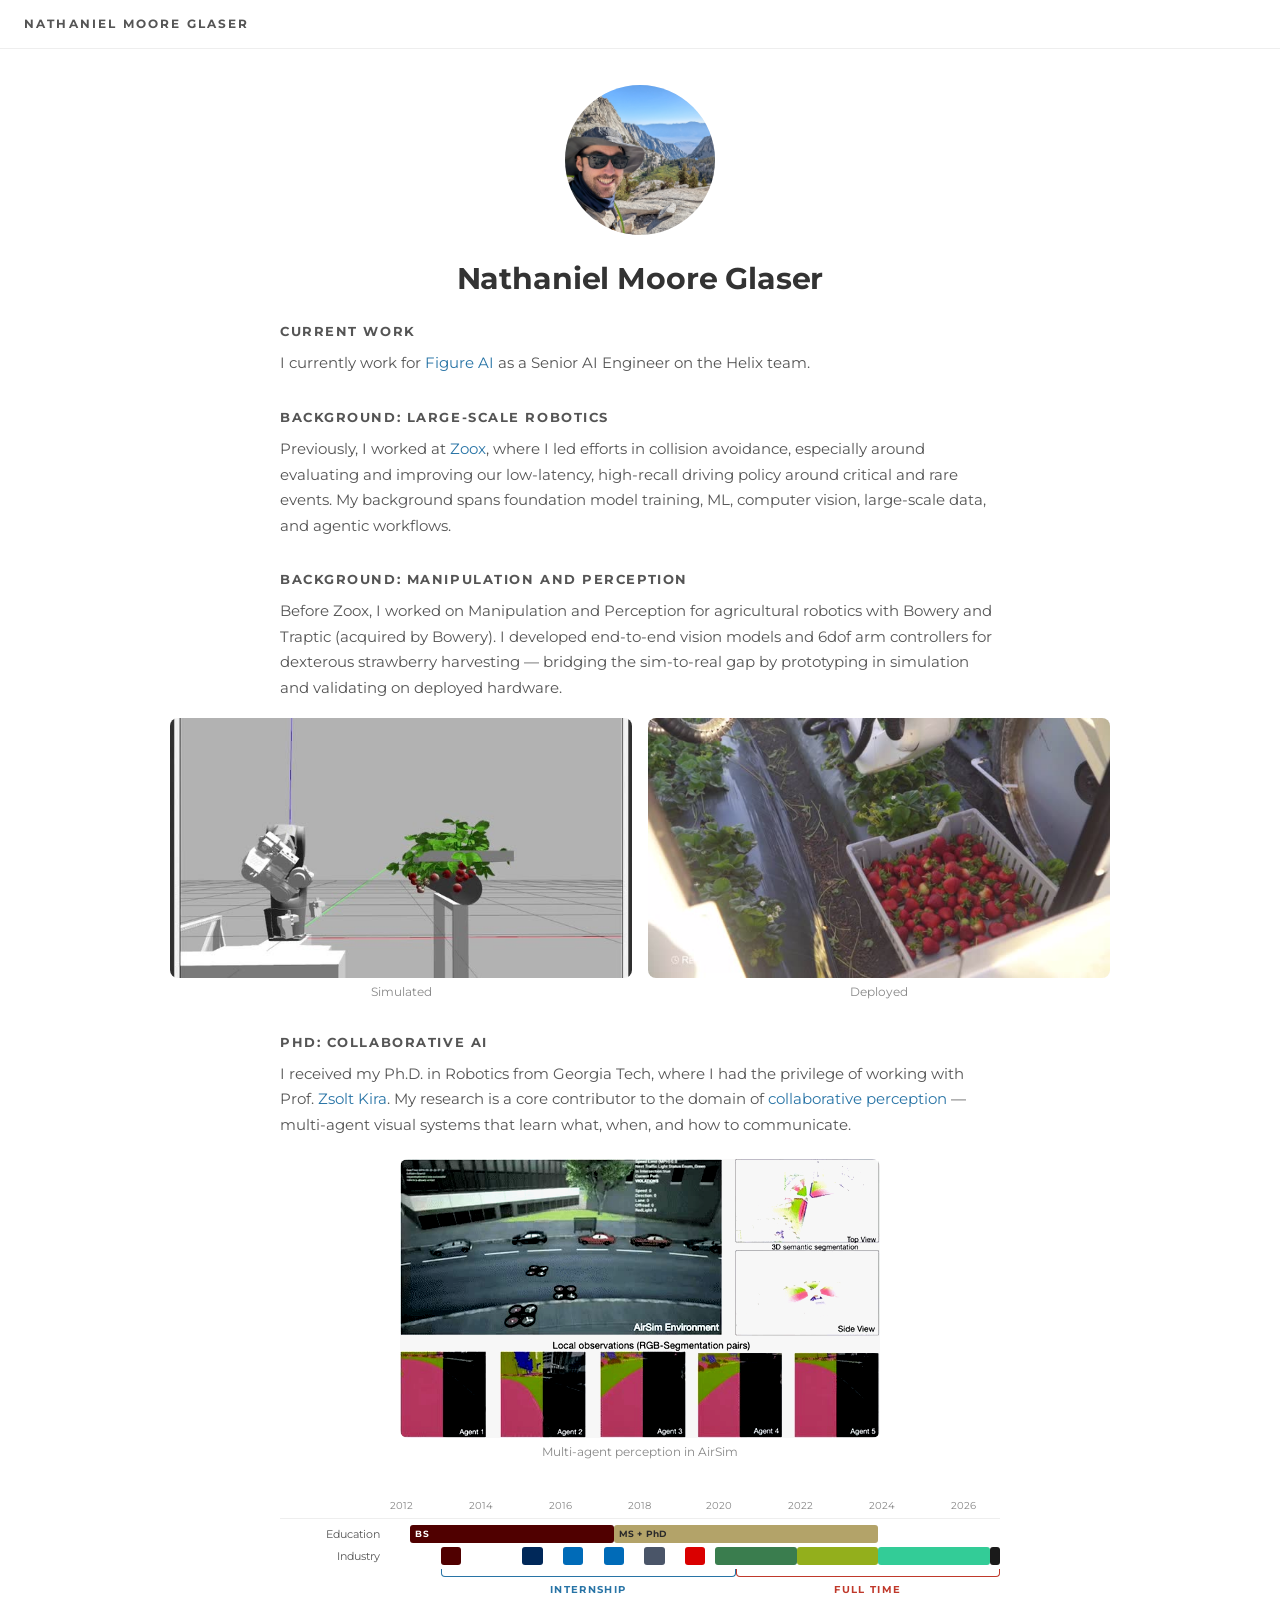
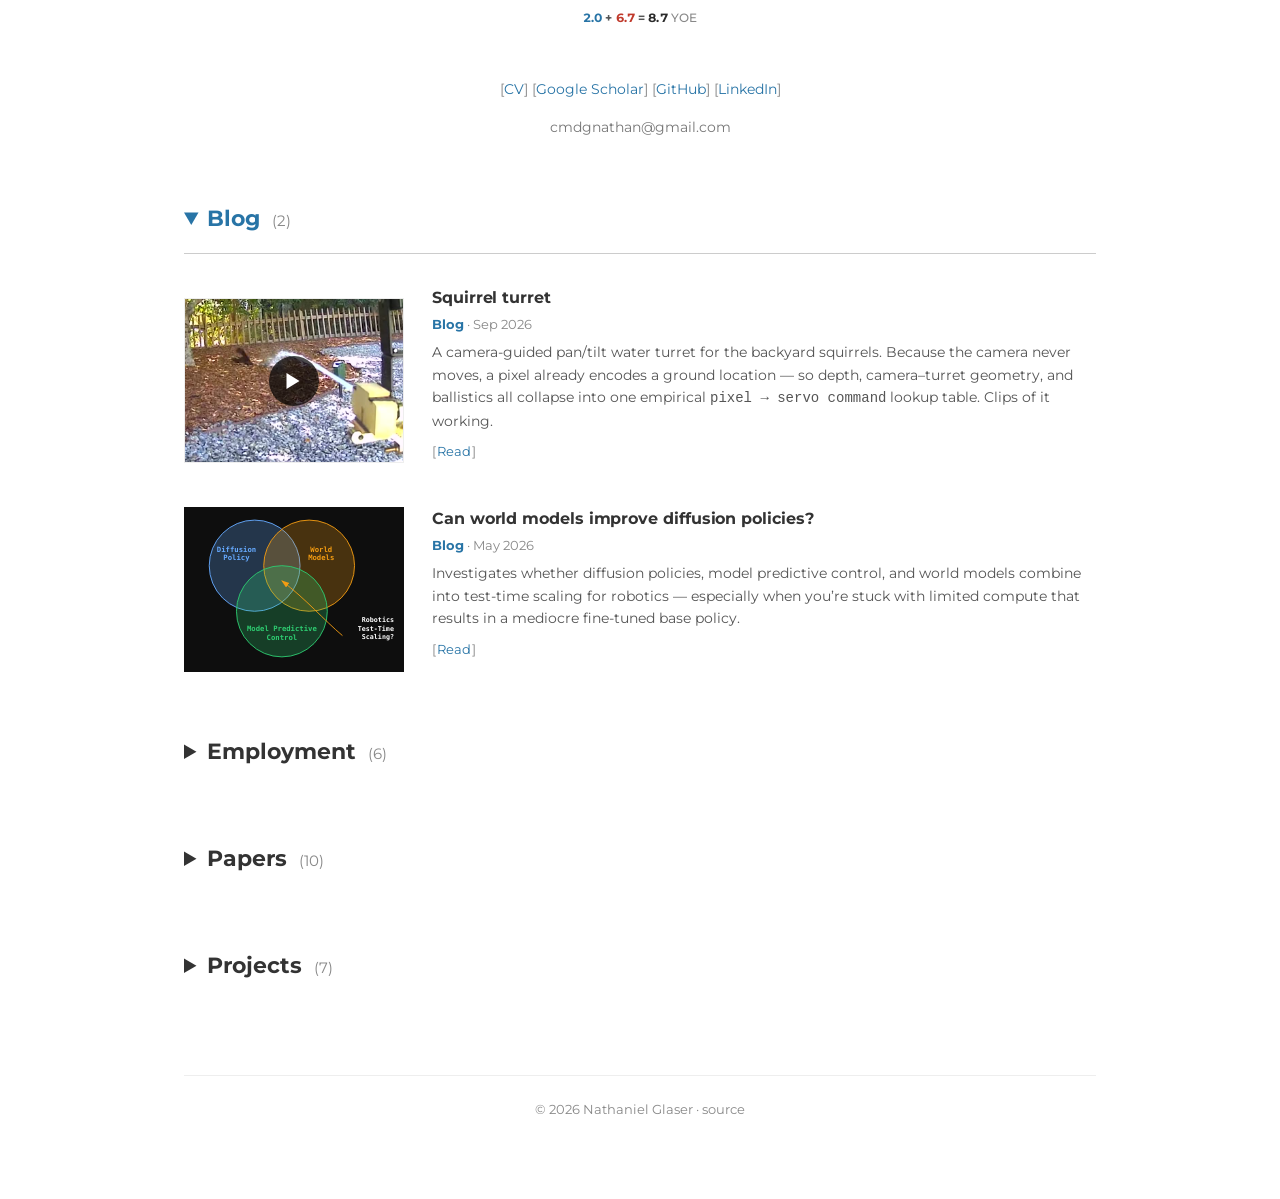
==== index.html @ 9781eeae "home: make Zoox->Figure consistent across employment, timeline, counter Follows the bio change. Zoox" ====
<!doctype html>
<html lang="en">
<head>
  <meta charset="utf-8">
  <meta name="viewport" content="width=device-width, initial-scale=1">
  <title>Nathaniel Moore Glaser</title>
  <meta name="description" content="ML / Research Engineer working on foundation-model representation learning, multimodal alignment, and agentic systems for robotics and autonomy.">
  <link rel="stylesheet" href="assets/style.css">
</head>
<body>

  <div class="navbar">Nathaniel Moore Glaser</div>

  <div class="wrap">

    <!-- ============= HERO ============= -->
    <div class="hero">
      <img class="avatar" src="assets/img/avatar.jpg" alt="" onerror="this.style.display='none'">
      <h1>Nathaniel Moore Glaser</h1>
      <div class="bio">
        <h3>Current Work</h3>
        <p>I currently work for <a href="https://www.figure.ai/">Figure AI</a> as a Senior AI Engineer on the Helix team.</p>

        <h3>Background: Large-Scale Robotics</h3>
        <p>Previously, I worked at <a href="https://zoox.com/">Zoox</a>, where I led efforts in collision avoidance, especially around evaluating and improving our low-latency, high-recall driving policy around critical and rare events. My background spans foundation model training, ML, computer vision, large-scale data, and agentic workflows.</p>

        <h3>Background: Manipulation and Perception</h3>
        <p>Before Zoox, I worked on Manipulation and Perception for agricultural robotics with Bowery and Traptic (acquired by Bowery). I developed end-to-end vision models and 6dof arm controllers for dexterous strawberry harvesting &mdash; bridging the sim-to-real gap by prototyping in simulation and validating on deployed hardware.</p>
        <div class="bio-gifs">
          <figure>
            <div class="bio-gif reach" role="img" aria-label="Simulated 6-DOF strawberry-harvesting arm reachability test (hover to play)"></div>
            <figcaption>Simulated</figcaption>
          </figure>
          <figure>
            <div class="bio-gif traptic" role="img" aria-label="Traptic strawberry-harvesting robot arm reaching for a berry (hover to play)"></div>
            <figcaption>Deployed</figcaption>
          </figure>
        </div>

        <h3>PhD: Collaborative AI</h3>
        <p>I received my Ph.D. in Robotics from Georgia Tech, where I had the privilege of working with Prof. <a href="https://www.cc.gatech.edu/~zk15/">Zsolt Kira</a>. My research is a core contributor to the domain of <a href="https://github.com/Little-Podi/Collaborative_Perception">collaborative perception</a> &mdash; multi-agent visual systems that learn what, when, and how to communicate.</p>
        <figure class="bio-gif-wide">
          <div class="bio-gif airsim" role="img" aria-label="Multi-agent perception in the AirSim driving simulator: top and side views, 3D semantic segmentation, and RGB-segmentation pairs from five agents (hover to play)"></div>
          <figcaption>Multi-agent perception in AirSim</figcaption>
        </figure>

        <div class="timeline" aria-label="Career timeline 2012–present">
          <div class="timeline-axis">
            <div></div>
            <div class="axis-year" style="grid-column: 2;">2012</div>
            <div class="axis-year" style="grid-column: 10;">2014</div>
            <div class="axis-year" style="grid-column: 18;">2016</div>
            <div class="axis-year" style="grid-column: 26;">2018</div>
            <div class="axis-year" style="grid-column: 34;">2020</div>
            <div class="axis-year" style="grid-column: 42;">2022</div>
            <div class="axis-year" style="grid-column: 50;">2024</div>
            <div class="axis-year" style="grid-column: 58;">2026</div>
          </div>

          <div class="timeline-row">
            <span class="row-label">Education</span>
            <div class="bar tamu"   style="grid-column: 4 / 24;"  title="Texas A&amp;M (B.S. Physics + B.S. ECE), Sep 2012 – May 2017">BS</div>
            <div class="bar gatech" style="grid-column: 24 / 50;" title="Georgia Tech M.S. Computer Science + Ph.D. Robotics, Sep 2017 – Dec 2023">MS + PhD</div>
          </div>

          <div class="timeline-row">
            <span class="row-label">Industry</span>
            <div class="bar tamu"     style="grid-column: 7 / 9;"   title="TAMU Cyclotron Institute, Summer 2013"></div>
            <div class="bar lockheed" style="grid-column: 15 / 17;" title="Lockheed Martin Aeronautics, Summer 2015"></div>
            <div class="bar swri"     style="grid-column: 19 / 21;" title="Southwest Research Institute, Summer 2016"></div>
            <div class="bar swri"     style="grid-column: 23 / 25;" title="Southwest Research Institute, Summer 2017"></div>
            <div class="bar rdex"     style="grid-column: 27 / 29;" title="R-Dex Systems, Summer 2018"></div>
            <div class="bar merl"     style="grid-column: 31 / 33;" title="MERL, Summer 2019"></div>
            <div class="bar traptic"  style="grid-column: 34 / 42;" title="Traptic, Mar 2020 – Feb 2022"></div>
            <div class="bar bowery"   style="grid-column: 42 / 50;" title="Bowery Farming, Feb 2022 – Dec 2023"></div>
            <div class="bar zoox"     style="grid-column: 50 / 61;" title="Zoox, Jan 2024 – Aug 2026"></div>
            <div class="bar figure"   style="grid-column: 61 / 62;" title="Figure AI, Sep 2026 – present"></div>
          </div>

          <div class="timeline-brackets">
            <span style="grid-column: 1;"></span>
            <div class="bracket bracket-intern" style="grid-column: 7 / 36;">
              <div class="bracket-line"></div>
              <span class="bracket-label">Internship</span>
            </div>
            <div class="bracket bracket-ft" style="grid-column: 36 / 62;">
              <div class="bracket-line"></div>
              <span class="bracket-label">Full time</span>
            </div>
          </div>

          <div class="timeline-counter" id="work-years" title="Internship years + full-time years = total">
            <span class="cnt-intern">&hellip;</span> + <span class="cnt-ft">&hellip;</span> = <span class="cnt-total">&hellip;</span> <span class="cnt-unit">YOE</span>
          </div>

          <div class="timeline-detail" id="timeline-detail" aria-live="polite"></div>
        </div>
      </div>
      <p class="links">
        [<a href="assets/Nathan_Glaser_Resume_2026.pdf">CV</a>]
        [<a href="https://scholar.google.com/citations?user=U1IE0GAAAAAJ&amp;hl=en">Google Scholar</a>]
        [<a href="https://github.com/cmdgnathan">GitHub</a>]
        [<a href="https://www.linkedin.com/in/nathanglaser/">LinkedIn</a>]
      </p>
      <p class="email">cmdgnathan@gmail.com</p>
    </div>

    <!-- ============= BLOG ============= -->
    <details class="section" id="blog" open>
      <summary>Blog <span class="count">(2)</span></summary>
      <hr class="section-rule">

    <!-- A — Blog: squirrel water turret -->
    <div class="entry">
      <a class="thumb video" href="blog/squirrel-turret/">
        <img src="assets/img/projects/squirrel-turret.jpg" alt="Overhead view of a water stream arcing into a squirrel in a mulch bed">
      </a>
      <div class="body">
        <h4>Squirrel turret</h4>
        <p class="meta"><span class="venue">Blog</span> &middot; Sep 2026</p>
        <p class="pitch">A camera-guided pan/tilt water turret for the backyard squirrels. Because the camera never moves, a pixel already encodes a ground location &mdash; so depth, camera&ndash;turret geometry, and ballistics all collapse into one empirical <code>pixel &rarr; servo command</code> lookup table. Clips of it working.</p>
        <p class="links"><a href="blog/squirrel-turret/">Read</a></p>
      </div>
    </div>

    <!-- B — Blog: world models + diffusion policies -->
    <div class="entry">
      <a class="thumb dark" href="blog/world-models/">
        <img src="assets/img/projects/wm-dp-mpc-venn.svg" alt="Diffusion policy + world models + MPC venn diagram">
      </a>
      <div class="body">
        <h4>Can world models improve diffusion policies?</h4>
        <p class="meta"><span class="venue">Blog</span> &middot; May 2026</p>
        <p class="pitch">Investigates whether diffusion policies, model predictive control, and world models combine into test-time scaling for robotics &mdash; especially when you&rsquo;re stuck with limited compute that results in a mediocre fine-tuned base policy.</p>
        <p class="links"><a href="blog/world-models/">Read</a></p>
      </div>
    </div>

    </details>

    <!-- ============= EMPLOYMENT ============= -->
    <details class="section" id="employment">
      <summary>Employment <span class="count">(6)</span></summary>
      <hr class="section-rule">

    <div class="job">
      <h4><a href="https://www.figure.ai/">Figure AI</a> <span class="role">&middot; Senior AI Engineer</span></h4>
      <span class="when">Sep 2026 &ndash; Present</span>
      <p>AI engineering on the Helix team.</p>
    </div>

    <div class="job">
      <h4><a href="https://zoox.com/">Zoox</a> <span class="role">&middot; Software Engineer</span></h4>
      <span class="when">Foster City, CA &middot; Jan 2024 &ndash; Aug 2026</span>
      <p>Co-developed a foundation-model-based scene embedding and retrieval stack for long-tail scenario mining. Tech lead for True-Positive collision-avoidance evaluation. Built scalable simulation/evaluation pipelines (~20 developers); post-trained autoregressive &amp; MAE foundation models on autonomy logs; built agentic scenario-triage with text-to-SQL over heterogeneous data. Reduced simulation cost from $100k/mo to $10k/mo while preserving metric sensitivity.</p>
    </div>

    <div class="job">
      <h4>Bowery Farming <span class="role">&middot; Senior Software Engineer</span></h4>
      <span class="when">Sunnyvale, CA &middot; Feb 2022 &ndash; Dec 2023</span>
      <p>Vision-based quality control across three commercial farms (439k sq ft total). Designed large-scale image correspondence/retrieval for analytics over 1000+ grow positions, each with independent robotic lighting and irrigation controllers.</p>
    </div>

    <div class="job">
      <h4>Traptic, Inc. <span class="role">&middot; Software Engineer</span></h4>
      <span class="when">Sunnyvale, CA &middot; Mar 2020 &ndash; Feb 2022 (acquired by Bowery)</span>
      <p>Gave sight to robotic strawberry harvesting with 2D and 3D vision algorithms; curated datasets, trained, and deployed.</p>
    </div>

    <div class="job">
      <h4><a href="https://www.cc.gatech.edu/~zk15/">Robot Perception &amp; Learning Lab, Georgia Tech</a> <span class="role">&middot; Graduate Research Assistant</span></h4>
      <span class="when">Atlanta, GA &middot; Aug 2018 &ndash; Dec 2023 &middot; Advisor: Zsolt Kira</span>
      <p>Co-founded the area of collaborative perception. Published at CVPR, ICRA, IROS, and NeurIPS on multi-agent communication, spatial registration, and bandwidth-limited perception.</p>
    </div>

    <div class="job">
      <h4><a href="https://www.merl.com/">Mitsubishi Electric Research Labs</a> <span class="role">&middot; Research Intern</span></h4>
      <span class="when">Boston, MA &middot; Summer 2019 &middot; Advisor: Milutin Pajovic</span>
      <p>Extended particle-filter SLAM to multi-robot teams via efficient communication of particles (US patent 11,347,238).</p>
    </div>

    </details>

    <!-- ============= SELECTED PAPERS ============= -->
    <details class="section" id="papers">
      <summary>Papers <span class="count">(10)</span></summary>
      <hr class="section-rule">

    <!-- 1 — N-QR (ICRA'24) -->
    <div class="entry">
      <a class="thumb" href="https://arxiv.org/abs/2403.05815">
        <span class="thumb-venue">ICRA&rsquo;24</span>
        <img src="assets/img/papers/n-qr.png" alt="" onerror="this.style.display='none'">
      </a>
      <div class="body">
        <h4>N-QR: Natural Quick Response Codes for Multi-Robot Instance Correspondence</h4>
        <p class="meta"><span class="venue">ICRA, 2024</span></p>
        <p class="authors"><b>N. Glaser</b>, R. Ravi, Z. Kira</p>
        <p class="pitch"><strong class="q">Can nature be a QR code?</strong> I treat real-world physical locations as natural visual fingerprints so a fleet of robots can recognize the same spot across time and viewpoints &mdash; no markers, no manual labels.</p>
        <p class="links"><a href="https://arxiv.org/abs/2403.05815">arXiv</a></p>
      </div>
    </div>

    <!-- 2 — Communication-Critical Planning (ICRA'23) -->
    <div class="entry">
      <a class="thumb" href="https://arxiv.org/abs/2303.06080">
        <span class="thumb-venue">ICRA&rsquo;23</span>
        <img src="assets/img/papers/comm-critical-planning.png" alt="" onerror="this.style.display='none'">
      </a>
      <div class="body">
        <h4>Communication-Critical Planning via Multi-Agent Trajectory Exchange</h4>
        <p class="meta"><span class="venue">ICRA, 2023</span></p>
        <p class="authors"><b>N. Glaser</b>, Z. Kira</p>
        <p class="pitch"><strong class="q">Can collaboration improve collision avoidance?</strong> Self-driving cars that share planned trajectories collide less, but bandwidth is finite &mdash; we learn which moments to talk so each message exchanged makes the biggest dent in collision risk.</p>
        <p class="links"><a href="https://arxiv.org/abs/2303.06080">arXiv</a></p>
      </div>
    </div>

    <!-- 3 — We Need to Talk (ICRA-WS'23) -->
    <div class="entry">
      <a class="thumb" href="https://arxiv.org/abs/2305.04352">
        <span class="thumb-venue">ICRA-WS&rsquo;23</span>
        <img src="assets/img/papers/we-need-to-talk.png" alt="" onerror="this.style.display='none'">
      </a>
      <div class="body">
        <h4>We Need to Talk: Identifying and Overcoming Communication-Critical Scenarios for Self-Driving</h4>
        <p class="meta"><span class="venue">ICRA Workshops, 2023</span></p>
        <p class="authors"><b>N. Glaser</b>, Z. Kira</p>
        <p class="pitch"><strong class="q">How important is robotic collaboration?</strong> A scenario-mining pipeline surfaces the rare driving situations where one car-to-car message is the difference between a collision and a clean pass.</p>
        <p class="links"><a href="https://arxiv.org/abs/2305.04352">arXiv</a></p>
      </div>
    </div>

    <!-- 4 — Spatial Handshaking (IROS'21) -->
    <div class="entry">
      <a class="thumb" href="https://arxiv.org/abs/2107.00771">
        <span class="thumb-venue">IROS&rsquo;21</span>
        <img src="assets/img/papers/spatial-handshaking.png" alt="" onerror="this.style.display='none'">
      </a>
      <div class="body">
        <h4>Overcoming Obstructions via Bandwidth-Limited Multi-Agent Spatial Handshaking</h4>
        <p class="meta"><span class="venue">IROS, 2021</span></p>
        <p class="authors"><b>N. Glaser</b>, Y.-C. Liu, J. Tian, Z. Kira</p>
        <p class="pitch"><strong class="q">Can robots share visual patches?</strong> Two robots looking at a partly-occluded scene can fill each other&rsquo;s blind spots by trading just a few attention-selected image patches &mdash; not the whole frame.</p>
        <p class="links"><a href="https://arxiv.org/abs/2107.00771">arXiv</a></p>
      </div>
    </div>

    <!-- 5 — Posterior Re-calibration (NeurIPS'20) -->
    <div class="entry">
      <a class="thumb" href="https://arxiv.org/abs/2010.11820">
        <span class="thumb-venue">NeurIPS&rsquo;20</span>
        <img src="assets/img/papers/posterior-recal.png" alt="" onerror="this.style.display='none'">
      </a>
      <div class="body">
        <h4>Posterior Re-calibration for Imbalanced Datasets</h4>
        <p class="meta"><span class="venue">NeurIPS, 2020</span></p>
        <p class="authors">J. Tian, Y.-C. Liu, <b>N. Glaser</b>, Y.-C. Hsu, Z. Kira</p>
        <p class="pitch"><strong class="q">Can we fix imbalanced classifiers without retraining?</strong> A simple post-hoc calibration re-calibrates a trained classifier&rsquo;s outputs at test time &mdash; no retraining, no architecture change.</p>
        <p class="links"><a href="https://arxiv.org/abs/2010.11820">arXiv</a> <a href="https://github.com/GT-RIPL/UNO-IC">Code</a></p>
      </div>
    </div>

    <!-- 6 — When2com (CVPR'20) -->
    <div class="entry">
      <a class="thumb" href="https://arxiv.org/abs/2006.00176">
        <span class="thumb-venue">CVPR&rsquo;20</span>
        <img src="assets/img/papers/when2com.png" alt="" onerror="this.style.display='none'">
      </a>
      <div class="body">
        <h4>When2com: Multi-Agent Collaborative Perception via Communication Graph Grouping</h4>
        <p class="meta"><span class="venue">CVPR, 2020</span></p>
        <p class="authors">Y.-C. Liu, *J. Tian, *<b>N. Glaser</b>, Z. Kira <span style="font-size:12px;color:#888">(* equal contribution)</span></p>
        <p class="pitch"><strong class="q">Can robots share global embeddings?</strong> Multi-agent perception improves when agents share global embeddings &mdash; we learn both the communication graph (who-talks-to-whom) and a timing gate (when each link fires), so agents skip the broadcast when it isn&rsquo;t helpful.</p>
        <p class="links"><a href="https://arxiv.org/abs/2006.00176">arXiv</a></p>
      </div>
    </div>

    <!-- 7 — Who2com (ICRA'20) -->
    <div class="entry">
      <a class="thumb" href="https://arxiv.org/abs/2003.09575">
        <span class="thumb-venue">ICRA&rsquo;20</span>
        <img src="assets/img/papers/who2com.png" alt="" onerror="this.style.display='none'">
      </a>
      <div class="body">
        <h4>Who2com: Collaborative Perception via Learnable Handshake Communication</h4>
        <p class="meta"><span class="venue">ICRA, 2020</span></p>
        <p class="authors">Y.-C. Liu, J. Tian, C.-Y. Ma, <b>N. Glaser</b>, C.-W. Kuo, Z. Kira</p>
        <p class="pitch"><strong class="q">Can robots identify and help when partners have incomplete vision?</strong> A three-stage handshake picks the most useful partner before any bandwidth-heavy features are exchanged &mdash; the first learned collaborative-perception protocol.</p>
        <p class="links"><a href="https://arxiv.org/abs/2003.09575">arXiv</a></p>
      </div>
    </div>

    <!-- 8 — UNO (ICRA'20) -->
    <div class="entry">
      <a class="thumb" href="#">
        <span class="thumb-venue">ICRA&rsquo;20</span>
        <img src="assets/img/papers/uno.png" alt="" onerror="this.style.display='none'">
      </a>
      <div class="body">
        <h4>UNO: Uncertainty-aware Noisy-Or Multimodal Fusion for Unanticipated Input Degradation</h4>
        <p class="meta"><span class="venue">ICRA, 2020</span></p>
        <p class="authors">J. Tian, W. Chung, <b>N. Glaser</b>, Y.-C. Liu, Z. Kira</p>
        <p class="pitch"><strong class="q">Can multimodal fusion survive degraded sensors?</strong> A fusion layer gracefully degrades when one sensor goes bad &mdash; combining streams in proportion to each one&rsquo;s estimated reliability.</p>
      </div>
    </div>

    <!-- 9 — Learned Data Association (ICRA-WS'20) -->
    <div class="entry">
      <a class="thumb" href="https://arxiv.org/abs/2107.00769">
        <span class="thumb-venue">ICRA-WS&rsquo;20</span>
        <img src="assets/img/papers/data-association.png" alt="" onerror="this.style.display='none'">
      </a>
      <div class="body">
        <h4>Enhancing Multi-Robot Perception via Learned Data Association</h4>
        <p class="meta"><span class="venue">ICRA Workshops, 2020</span></p>
        <p class="authors"><b>N. Glaser</b>, Y.-C. Liu, J. Tian, Z. Kira</p>
        <p class="pitch"><strong class="q">Can robots help each other in fine-grained perception tasks?</strong> Each robot sees only a fragment of the scene &mdash; we learn an uncertainty-aware feature exchange so multi-robot teams with non-overlapping, intermittently-shifting views can produce a coherent semantic segmentation together.</p>
        <p class="links"><a href="https://arxiv.org/abs/2107.00769">arXiv</a></p>
      </div>
    </div>

    <!-- 10 — MERL Patent -->
    <div class="entry">
      <a class="thumb" href="https://patents.google.com/patent/US11347238B2/en">
        <span class="thumb-venue">US Patent</span>
        <img src="assets/img/papers/merl-patent.png" alt="" onerror="this.style.display='none'">
      </a>
      <div class="body">
        <h4>Method and System for Joint Multi-Robot SLAM</h4>
        <p class="meta"><span class="venue">US Patent 11,347,238 B2</span> &middot; with Mitsubishi Electric Research Labs</p>
        <p class="authors">M. Pajovic, <b>N. Glaser</b>, P. Boufounos, K. Berntorp</p>
        <p class="pitch"><strong class="q">Can multi-robot SLAM share less and map more?</strong> Extends classic particle-filter SLAM to multi-robot teams by communicating only the highest-impact particles between agents instead of the full filter state.</p>
        <p class="links"><a href="https://patents.google.com/patent/US11347238B2/en">USPTO</a></p>
      </div>
    </div>

    </details>

    <!-- ============= SELECTED PROJECTS ============= -->
    <details class="section" id="projects">
      <summary>Projects <span class="count">(7)</span></summary>
      <hr class="section-rule">

    <!-- B — llm.markets -->
    <div class="entry">
      <a class="thumb" href="https://llm.markets/">
        <span class="thumb-venue">llm.markets</span>
        <img src="assets/img/projects/llm-markets.png" alt="" onerror="this.style.display='none'">
      </a>
      <div class="body">
        <h4>llm.markets</h4>
        <p class="meta"><span class="venue">Side project</span> &middot; in progress</p>
        <p class="pitch">A stock-market analysis tool for quickly backtesting your &ldquo;crackpot&rdquo; market theories &mdash; e.g. <em>hurricane &uarr; NYSE:HD</em>.</p>
        <p class="links"><a href="https://llm.markets/">Site</a></p>
      </div>
    </div>

    <!-- C — Railgun -->
    <div class="entry">
      <a class="thumb video" href="https://www.youtube.com/watch?v=RN-foIJqyLU&amp;list=PLcH0k7Ypvjlcv6-bN8zetuIRf-5FuO5Qw">
        <img src="https://i.ytimg.com/vi/RN-foIJqyLU/hqdefault.jpg" alt="Railgun firing">
      </a>
      <div class="body">
        <h4>Railgun</h4>
        <p class="meta"><span class="venue">Capstone build</span></p>
        <p class="pitch">Demonstrated the power of invisible electromagnetic forces by launching a projectile at the velocity of a small handgun.</p>
        <p class="links"><a href="https://www.youtube.com/watch?v=RN-foIJqyLU&amp;list=PLcH0k7Ypvjlcv6-bN8zetuIRf-5FuO5Qw">Video</a></p>
      </div>
    </div>

    <!-- D — Robotic Arm -->
    <div class="entry">
      <a class="thumb video" href="https://www.youtube.com/watch?v=l3gizIurHvk&amp;list=PLcH0k7YpvjlexaqleCofX2JbsSmrNjGpU">
        <img src="https://i.ytimg.com/vi/l3gizIurHvk/hqdefault.jpg" alt="Anatomically-accurate robotic arm">
      </a>
      <div class="body">
        <h4>Robotic Arm</h4>
        <p class="meta"><span class="venue">Anatomically-accurate prosthesis</span></p>
        <p class="pitch">An optically-controlled robotic hand with realistic tendon routing, built for a course project.</p>
        <p class="links"><a href="https://www.youtube.com/watch?v=l3gizIurHvk&amp;list=PLcH0k7YpvjlexaqleCofX2JbsSmrNjGpU">Video</a></p>
      </div>
    </div>

    <!-- E — Traptic harvester (industry demo) -->
    <div class="entry">
      <a class="thumb video" href="https://www.youtube.com/watch?v=ks5YlveYQzU">
        <img src="https://i.ytimg.com/vi/ks5YlveYQzU/hqdefault.jpg" alt="Traptic 8-armed strawberry harvester">
      </a>
      <div class="body">
        <h4>Traptic Strawberry Harvester</h4>
        <p class="meta"><span class="venue">Industry demo</span> &middot; 2D + 3D vision for an 8-arm robot</p>
        <p class="pitch">Reduced grasp failures from noisy depth data with deep-learned point-cloud sampling and 5D stem-model fitting; improved cycle time by prioritizing reapproaches.</p>
        <p class="links"><a href="https://www.youtube.com/watch?v=ks5YlveYQzU">Video</a></p>
      </div>
    </div>

    <!-- F — Circuit Component Detector -->
    <div class="entry">
      <a class="thumb" href="https://drive.google.com/file/d/18sGHRcNbE1i1hdz60ESKBRKgk6eFpE2s/view?usp=drive_link">
        <span class="thumb-venue">Circuit Detector</span>
        <img src="assets/img/projects/circuit-detector.jpg" alt="" onerror="this.style.display='none'">
      </a>
      <div class="body">
        <h4>Circuit Component Detector</h4>
        <p class="meta"><span class="venue">Synthetic-to-real object detection</span></p>
        <p class="pitch">Trained an object detector across mixed regimens of synthetic and real data; stitched internet-scraped images of circuit components and added realism with a GAN.</p>
        <p class="links"><a href="https://drive.google.com/file/d/18sGHRcNbE1i1hdz60ESKBRKgk6eFpE2s/view?usp=drive_link">Report</a></p>
      </div>
    </div>

    <!-- G — AlphaPilot -->
    <div class="entry">
      <a class="thumb" href="https://ae.gatech.edu/news/2019/06/aerospace-engineering-schools-team-icarus-wins-place-alpha-pilot-competition">
        <span class="thumb-venue">AlphaPilot</span>
        <img src="assets/img/projects/alphapilot.jpg" alt="" onerror="this.style.display='none'">
      </a>
      <div class="body">
        <h4>AlphaPilot &mdash; high-speed indoor drone racing</h4>
        <p class="meta"><span class="venue">Lockheed Martin / Drone Racing League</span> &middot; Perception Team Lead, 2019&ndash;2020</p>
        <p class="pitch">Gate detectors (TensorFlow / YOLO), robust visual-inertial odometry (ROVIO), and factor-graph pose optimization (GTSAM) for autonomous drones &mdash; top 9 of 420 teams.</p>
        <p class="links"><a href="https://ae.gatech.edu/news/2019/06/aerospace-engineering-schools-team-icarus-wins-place-alpha-pilot-competition">Press</a></p>
      </div>
    </div>

    <!-- H — MBZIRC -->
    <div class="entry">
      <a class="thumb" href="https://www.mbzirc.com/">
        <span class="thumb-venue">MBZIRC</span>
        <img src="assets/img/projects/mbzirc.jpg" alt="" onerror="this.style.display='none'">
      </a>
      <div class="body">
        <h4>MBZIRC &mdash; multi-agent perception, localization &amp; coordination</h4>
        <p class="meta"><span class="venue">Mohamed Bin Zayed International Robotics Challenge</span> &middot; Perception Team Lead, 2018&ndash;2020</p>
        <p class="pitch">Detectors for drones, balloons, and bricks; visual-inertial odometry to complement intermittent GPS &mdash; $100k award to compete in Abu Dhabi.</p>
        <p class="links"><a href="https://www.mbzirc.com/">Challenge</a></p>
      </div>
    </div>

    </details>

    <footer>
      &copy; 2026 Nathaniel Glaser &middot;
      <a href="https://github.com/cmdgnathan/cmdgnathan.github.io">source</a>
    </footer>

    <!-- Lightbox overlay for enlarging paper figures (click to open, click/Esc to close) -->
    <div id="lightbox" class="lightbox" hidden aria-hidden="true">
      <img id="lightbox-img" src="" alt="">
    </div>

    <script>
      // Click any hero gif to toggle pinned play/pause (overrides hover)
      document.querySelectorAll('.bio-gif').forEach(function (el) {
        el.addEventListener('click', function () {
          if (el.classList.contains('pinned-play')) {
            el.classList.replace('pinned-play', 'pinned-pause');
          } else {
            el.classList.remove('pinned-pause');
            el.classList.add('pinned-play');
          }
        });
      });

      // Cumulative work-experience counter: 5 summer internships (3 mo each)
      // + Traptic (Mar 2020 – Feb 2022) + Bowery (Feb 2022 – Dec 2023)
      // + Zoox (Jan 2024 – Aug 2026) + Figure AI (Sep 2026 – now). Full-time
      // has been continuous since Jan 2024, so the tail is still measured from
      // there; recomputed at page load so it grows over time.
      (function () {
        var root = document.getElementById('work-years');
        if (!root) return;
        var internMo = 6 * 4;                                 // 6 summer internships, May–Aug each
        var now = new Date();
        var ftMo = 23 + 22 + (now.getFullYear() - 2024) * 12 + now.getMonth();
        var totalMo = internMo + ftMo;
        var fmt = function (m) { return (m / 12).toFixed(1); };
        root.querySelector('.cnt-intern').textContent = fmt(internMo);
        root.querySelector('.cnt-ft').textContent     = fmt(ftMo);
        root.querySelector('.cnt-total').textContent  = fmt(totalMo);
      })();

      // Click any paper thumbnail to open the figure full-size in a lightbox.
      // Click anywhere on the overlay (or press Escape) to close.
      (function () {
        var lb = document.getElementById('lightbox');
        var lbImg = document.getElementById('lightbox-img');
        if (!lb || !lbImg) return;
        document.querySelectorAll('#papers .entry .thumb').forEach(function (thumb) {
          var img = thumb.querySelector('img');
          if (!img) return;
          thumb.addEventListener('click', function (e) {
            if (img.style.display === 'none' || !img.getAttribute('src')) return;
            e.preventDefault();
            lbImg.src = img.src;
            lbImg.alt = img.alt || '';
            lb.hidden = false;
          });
        });
        lb.addEventListener('click', function () { lb.hidden = true; });
        document.addEventListener('keydown', function (e) {
          if (e.key === 'Escape' && !lb.hidden) lb.hidden = true;
        });
      })();

      // Click any timeline bar to pin its description in red below the chart.
      // Click the same bar (or another) to switch / clear.
      (function () {
        var detailEl = document.getElementById('timeline-detail');
        if (!detailEl) return;
        document.querySelectorAll('.timeline-row .bar').forEach(function (bar) {
          bar.addEventListener('click', function () {
            var wasSelected = bar.classList.contains('selected');
            document.querySelectorAll('.timeline-row .bar.selected').forEach(function (b) {
              b.classList.remove('selected');
            });
            if (wasSelected) {
              detailEl.textContent = '';
            } else {
              bar.classList.add('selected');
              detailEl.textContent = bar.getAttribute('title') || '';
            }
          });
        });
      })();
    </script>

  </div>
</body>
</html>
---- assets/style.css ----
/* ============================================
   minimal academic — inspired by ycliu93.github.io
   ============================================ */

@import url('https://fonts.googleapis.com/css2?family=Montserrat:wght@400;700&display=swap');

* { box-sizing: border-box; }

body {
  margin: 0;
  font-family: 'Montserrat', -apple-system, BlinkMacSystemFont, 'Segoe UI', Roboto, sans-serif;
  font-weight: 400;
  font-size: 15px;
  line-height: 1.7;
  color: #555;
  background: #fff;
  -webkit-font-smoothing: antialiased;
}

img, svg { max-width: 100%; display: block; }

a {
  color: #2874a6;
  text-decoration: none;
  word-wrap: break-word;
  transition: color .15s;
}
a:hover { color: #7b7b7b; }

h1, h2, h3, h4, h5, h6 {
  font-family: inherit;
  font-weight: 700;
  color: #333;
  letter-spacing: -0.005em;
}

h1 { font-size: 30px; margin: 18px 0 18px; }
h2 { font-size: 22px; margin: 56px 0 6px; }
h4 { font-size: 16px; margin: 0 0 6px; line-height: 1.45; }

/* collapsible sections — summary styled like an h2 */
details.section { margin: 0; }
details.section > summary {
  font-family: inherit;
  font-size: 22px;
  font-weight: 700;
  color: #333;
  margin: 56px 0 6px;
  padding: 4px 0;
  cursor: pointer;
  outline: none;
  list-style: revert;
}
details.section > summary:hover,
details.section[open] > summary { color: #2874a6; }
details.section > summary .count {
  color: #888;
  font-weight: 400;
  font-size: 15px;
  margin-left: 6px;
}

p { margin: 0 0 1em; }

/* ---------- top navbar ---------- */
.navbar {
  background: #fff;
  border-bottom: 1px solid #eee;
  padding: 14px 24px;
  font-weight: 700;
  font-size: 12px;
  letter-spacing: 0.18em;
  text-transform: uppercase;
  color: #555;
}

.wrap {
  max-width: 960px;
  margin: 0 auto;
  padding: 36px 24px 80px;
}

/* ---------- hero ---------- */
.hero { text-align: center; margin-bottom: 28px; }
.hero .avatar {
  width: 150px; height: 150px;
  border-radius: 50%;
  object-fit: cover;
  object-position: 25% 55%;
  margin: 0 auto;
  background: #f4f4f4;
}
.hero h1 { margin: 18px 0 16px; }
.hero .bio {
  text-align: left;
  max-width: 720px;
  margin: 0 auto;
}
.hero .bio p { margin-bottom: 14px; }
.hero .bio h3 {
  font-size: 13px;
  font-weight: 700;
  color: #555;
  text-transform: uppercase;
  letter-spacing: 0.12em;
  margin: 30px 0 8px;
}
.hero .bio h3:first-child { margin-top: 6px; }
.hero .bio .bio-gifs { margin: 18px 0 6px; }

/* ---------- career timeline (gantt) ---------- */
.hero .timeline {
  margin: 36px auto 4px;
  max-width: 720px;
}
.hero .timeline-axis,
.hero .timeline-row {
  display: grid;
  grid-template-columns: 110px repeat(60, 1fr);
  align-items: center;
}
.hero .timeline-axis {
  font-size: 10px;
  color: #888;
  padding-bottom: 4px;
  border-bottom: 1px solid #eee;
  margin-bottom: 6px;
}
.hero .timeline-axis .axis-year { text-align: left; }
.hero .timeline-group-title {
  font-size: 11px;
  font-weight: 700;
  color: #555;
  text-transform: uppercase;
  letter-spacing: 0.12em;
  margin: 14px 0 6px;
}
.hero .timeline-row { margin-bottom: 4px; }
.hero .timeline-row .row-label {
  grid-column: 1;
  font-size: 11px;
  color: #555;
  text-align: right;
  padding-right: 10px;
  line-height: 18px;
}
.hero .timeline-row .bar {
  height: 18px;
  border-radius: 3px;
  cursor: default;
  transition: filter .15s;
  font-size: 9px;
  font-weight: 700;
  line-height: 18px;
  color: white;
  padding: 0 5px;
  white-space: nowrap;
  letter-spacing: 0.02em;
  position: relative;
}
/* Hover affordance + tooltip — only on devices that truly hover (desktop).
   On touch/mobile there's no hover tooltip; tapping a bar shows its text in
   the .timeline-detail line below the chart instead. */
@media (hover: hover) {
  .hero .timeline-row .bar:hover { filter: brightness(1.15); }

  /* Hover tooltip: pulls from the `title` attribute */
  .hero .timeline-row .bar:hover::after {
    content: attr(title);
    position: absolute;
    bottom: calc(100% + 8px);
    left: 50%;
    transform: translateX(-50%);
    background: #2a2a2a;
    color: #fff;
    padding: 5px 9px;
    border-radius: 4px;
    font-size: 11px;
    font-weight: 500;
    white-space: nowrap;
    letter-spacing: normal;
    text-transform: none;
    line-height: 1.4;
    box-shadow: 0 2px 8px rgba(0,0,0,0.18);
    pointer-events: none;
    z-index: 50;
    filter: brightness(1);
  }
  .hero .timeline-row .bar:hover::before {
    content: '';
    position: absolute;
    bottom: 100%;
    left: 50%;
    transform: translateX(-50%);
    margin-bottom: 2px;
    border: 4px solid transparent;
    border-top-color: #2a2a2a;
    pointer-events: none;
    z-index: 50;
    filter: brightness(1);
  }
}

/* Per-org brand colors */
.hero .timeline-row .bar.tamu     { background: #500000; }                    /* Aggie maroon — official */
.hero .timeline-row .bar.gatech   { background: #b3a369; color: #2a2a2a; }    /* Tech gold — official */
.hero .timeline-row .bar.lockheed { background: #002859; }                    /* Lockheed navy — approx */
.hero .timeline-row .bar.swri     { background: #006bb8; }                    /* SwRI blue — approx */
.hero .timeline-row .bar.rdex     { background: #4a5568; }                    /* gray placeholder */
.hero .timeline-row .bar.merl     { background: #da0000; }                    /* Mitsubishi red — approx */
.hero .timeline-row .bar.traptic  { background: #3a7d4e; }                    /* dark green — approx */
.hero .timeline-row .bar.bowery   { background: #93af1c; color: #1f2a07; }    /* lime-olive — from rebrand */
.hero .timeline-row .bar.zoox     { background: #33cc97; }                    /* Zoox mint — approx */
.hero .timeline-row .bar.figure   { background: #1a1a1a; }                    /* Figure black — approx */
/* Work-experience tally — sits below the chart so the bars get full width */
.hero .timeline-counter {
  margin: 10px 0 0;
  text-align: center;
  font-size: 12px;
  font-weight: 700;
  color: #555;
  font-variant-numeric: tabular-nums;
  letter-spacing: 0.01em;
}
.hero .timeline-counter .cnt-intern { color: #2874a6; }
.hero .timeline-counter .cnt-ft     { color: #c0392b; }
.hero .timeline-counter .cnt-total  { color: #2a2a2a; }
.hero .timeline-counter .cnt-unit   { color: #888; font-weight: 500; }

/* Bracket annotations below the Industry row */
.hero .timeline-brackets {
  display: grid;
  grid-template-columns: 110px repeat(60, 1fr);
  align-items: start;
  margin: 4px 0 0;
}
.hero .timeline-brackets .bracket {
  display: flex;
  flex-direction: column;
  align-items: center;
  color: #888;
}
.hero .timeline-brackets .bracket-line {
  width: 100%;
  height: 8px;
  border-bottom: 1px solid currentColor;
  border-left:   1px solid currentColor;
  border-right:  1px solid currentColor;
  border-radius: 0 0 4px 4px;
}
.hero .timeline-brackets .bracket-label {
  margin-top: 5px;
  font-size: 9.5px;
  font-weight: 700;
  text-transform: uppercase;
  letter-spacing: 0.14em;
  color: inherit;
  white-space: nowrap;
}
.hero .timeline-brackets .bracket-intern { color: #2874a6; }
.hero .timeline-brackets .bracket-ft     { color: #c0392b; }

/* Click-to-select detail line below the timeline */
.hero .timeline-detail {
  margin: 12px 0 0;
  text-align: center;
  color: #c0392b;
  font-size: 12px;
  font-weight: 500;
  min-height: 18px;
  letter-spacing: 0.01em;
}
.hero .timeline-row .bar.selected {
  outline: 2px solid #c0392b;
  outline-offset: 1px;
  filter: brightness(1.1);
}

@media (max-width: 600px) {
  .hero .timeline-axis,
  .hero .timeline-row,
  .hero .timeline-brackets { grid-template-columns: 70px repeat(60, 1fr); }
  .hero .timeline-row .row-label { font-size: 10px; padding-right: 6px; }
  .hero .timeline-axis .axis-year { font-size: 9px; }
  .hero .timeline-counter { font-size: 11px; }
  .hero .timeline-brackets .bracket span { font-size: 8.5px; padding: 0 4px; }
}

.hero .bio-gifs {
  margin: 22px auto 0;
  display: grid;
  grid-template-columns: repeat(2, 1fr);
  gap: 16px;
  text-align: left;
  /* Break out of .bio's 720px cap so each tile is genuinely ~50% of the column */
  width: 940px;
  max-width: calc(100vw - 32px);
  position: relative;
  left: 50%;
  transform: translateX(-50%);
}
.hero .bio-gifs figure { margin: 0; }
.hero .bio-gifs figcaption,
.hero .bio-gif-wide figcaption {
  margin-top: 6px;
  font-size: 12px;
  color: #888;
  text-align: center;
  line-height: 1.4;
}

.hero .bio-gif-wide {
  margin: 22px auto 6px;
  width: calc((100% - 16px) * 2 / 3 + 16px);
  max-width: 480px;
}

.hero .bio-gif {
  width: 100%;
  aspect-ratio: 16 / 9;
  background-size: cover;
  background-position: center;
  background-repeat: no-repeat;
  border-radius: 8px;
}
.hero .bio-gif.bowery  { background-image: url('img/bowery-farm-poster.jpg'); }
.hero .bio-gif.traptic { background-image: url('img/traptic-pick-poster.jpg'); }
.hero .bio-gif.reach   { background-image: url('img/reachability-poster.jpg'); }
.hero .bio-gif.airsim  { aspect-ratio: 600 / 348; background-image: url('img/airsim-map-poster.jpg'); filter: contrast(1.4) brightness(0.97); }
@media (hover: hover) {
  .hero .bio-gif.bowery:hover  { background-image: url('img/bowery-farm.gif'); }
  .hero .bio-gif.traptic:hover { background-image: url('img/traptic-pick.gif'); }
  .hero .bio-gif.reach:hover   { background-image: url('img/reachability.gif'); }
  .hero .bio-gif.airsim:hover  { background-image: url('img/airsim-map.gif'); }
}
/* Click-to-toggle: .pinned-play forces gif, .pinned-pause forces poster (beats hover) */
.bio-gif { cursor: pointer; }
.hero .bio-gif.bowery.pinned-play   { background-image: url('img/bowery-farm.gif'); }
.hero .bio-gif.bowery.pinned-pause  { background-image: url('img/bowery-farm-poster.jpg'); }
.hero .bio-gif.traptic.pinned-play  { background-image: url('img/traptic-pick.gif'); }
.hero .bio-gif.traptic.pinned-pause { background-image: url('img/traptic-pick-poster.jpg'); }
.hero .bio-gif.reach.pinned-play    { background-image: url('img/reachability.gif'); }
.hero .bio-gif.reach.pinned-pause   { background-image: url('img/reachability-poster.jpg'); }
.hero .bio-gif.airsim.pinned-play   { background-image: url('img/airsim-map.gif'); }
.hero .bio-gif.airsim.pinned-pause  { background-image: url('img/airsim-map-poster.jpg'); }
@media (max-width: 720px) {
  .hero .bio-gifs { flex-direction: column; max-width: 320px; gap: 12px; }
  .hero .bio-gifs--pair figure { flex: 0 0 auto; width: 100%; }
  .hero .bio-gif-wide { width: 100%; max-width: 320px; }
}
.hero .links {
  text-align: center;
  margin-top: 20px;
  font-size: 14px;
  color: #888;
}
.hero .links a { color: #2874a6; }
.hero .email {
  text-align: center;
  margin-top: 4px;
  font-size: 14px;
  color: #777;
}

/* ---------- section rule ---------- */
.section-rule {
  border: 0;
  border-top: 1px solid #ccc;
  margin: 12px 0;
}

/* ---------- entry rows ---------- */
.entry {
  display: grid;
  grid-template-columns: 220px 1fr;
  gap: 28px;
  margin: 32px 0;
  align-items: center;
}

.entry .thumb {
  position: relative;
  aspect-ratio: 4 / 3;
  overflow: hidden;
  background: #f4f6f9;
  display: block;
  border: 1px solid #eee;
}
.entry .thumb img,
.entry .thumb svg {
  position: relative;
  z-index: 1;
  width: 100%;
  height: 100%;
  object-fit: contain;
  background: #fff;
}

/* Dark variant for diagram-style SVG thumbs */
.entry .thumb.dark { background: #0e0e0e; border-color: #0e0e0e; }
.entry .thumb.dark img,
.entry .thumb.dark svg { background: transparent; }

/* Venue fallback shown behind the image; revealed when img.onerror hides the img */
.entry .thumb-venue {
  position: absolute;
  inset: 0;
  display: flex;
  align-items: center;
  justify-content: center;
  color: #2874a6;
  font-weight: 700;
  font-size: 17px;
  letter-spacing: 0.04em;
  text-align: center;
  z-index: 0;
}

/* Video posters: full-bleed crop + play overlay */
.entry .thumb.video img { object-fit: cover; }
.entry .thumb.video::after {
  content: '';
  position: absolute;
  top: 50%; left: 50%;
  z-index: 2;
  width: 50px; height: 50px;
  transform: translate(-50%, -50%);
  background: rgba(0,0,0,0.7);
  border-radius: 50%;
  pointer-events: none;
}
.entry .thumb.video::before {
  content: '';
  position: absolute;
  top: 50%; left: 50%;
  z-index: 3;
  width: 0; height: 0;
  margin-left: 3px;
  transform: translate(-50%, -50%);
  border: 8px solid transparent;
  border-left: 13px solid #fff;
  pointer-events: none;
}

.entry .body { min-width: 0; }
.entry h4 { margin: 0 0 4px; }

.entry .meta {
  font-size: 13px;
  color: #888;
  margin: 0 0 4px;
}
.entry .meta .venue {
  color: #2874a6;
  font-weight: 700;
}

.entry .authors {
  font-size: 13px;
  color: #777;
  margin: 0 0 6px;
}
.entry .authors b { color: #555; }

.entry .pitch {
  margin: 6px 0 8px;
  color: #555;
  font-size: 14px;
  line-height: 1.6;
}
.entry .pitch .q {
  color: #c0392b;
  font-weight: 700;
}

.entry .links { font-size: 13px; color: #888; }
.entry .links a {
  color: #2874a6;
  margin-right: 2px;
}
.entry .links a::before { content: '['; color: #888; margin-right: 1px; }
.entry .links a::after  { content: ']'; color: #888; margin-left: 1px; }

@media (max-width: 720px) {
  .entry { grid-template-columns: 1fr; gap: 14px; }
  .entry .thumb { max-width: 320px; margin: 0 auto; }
}

/* ---------- employment ---------- */
.job {
  margin: 24px 0;
  padding-left: 0;
}
.job h4 {
  margin: 0 0 2px;
  font-size: 16px;
}
.job .role { font-weight: 400; color: #555; }
.job .when {
  display: block;
  font-size: 13px;
  color: #888;
  margin-bottom: 6px;
}
.job p {
  margin: 0;
  font-size: 14px;
  color: #555;
  line-height: 1.65;
}

/* ---------- footer ---------- */
footer {
  text-align: center;
  margin-top: 80px;
  padding-top: 22px;
  border-top: 1px solid #eee;
  font-size: 13px;
  color: #888;
}
footer a { color: #888; }

/* ---------- lightbox (enlarge paper figures on click) ---------- */
.lightbox {
  position: fixed;
  inset: 0;
  background: rgba(0, 0, 0, 0.88);
  display: flex;
  align-items: center;
  justify-content: center;
  z-index: 1000;
  cursor: zoom-out;
  padding: 4vh 4vw;
}
.lightbox[hidden] { display: none; }
.lightbox img {
  max-width: 100%;
  max-height: 100%;
  object-fit: contain;
  border-radius: 4px;
  box-shadow: 0 8px 32px rgba(0, 0, 0, 0.5);
}
#papers .entry .thumb { cursor: zoom-in; transition: transform .15s; }
#papers .entry .thumb:hover { transform: scale(1.02); }

/* ---------- lite YouTube embed (click the poster to load the iframe; see media.js) ---------- */
.lite-yt {
  position: relative;
  display: block;
  aspect-ratio: 16 / 9;
  background: #0e0e0e;
  border: 1px solid #e4e4e4;
  border-radius: 3px;
  overflow: hidden;
  cursor: pointer;
}
.lite-yt img {
  width: 100%;
  height: 100%;
  object-fit: cover;
  display: block;
}
.lite-yt::after {
  content: '';
  position: absolute;
  top: 50%; left: 50%;
  z-index: 2;
  width: 68px; height: 68px;
  transform: translate(-50%, -50%);
  background: rgba(0, 0, 0, 0.72);
  border-radius: 50%;
  transition: background .15s;
  pointer-events: none;
}
.lite-yt::before {
  content: '';
  position: absolute;
  top: 50%; left: 50%;
  z-index: 3;
  width: 0; height: 0;
  margin-left: 5px;
  transform: translate(-50%, -50%);
  border: 12px solid transparent;
  border-left: 20px solid #fff;
  pointer-events: none;
}
.lite-yt:hover::after { background: #c0392b; }
.lite-yt.playing::before,
.lite-yt.playing::after { display: none; }
.lite-yt iframe {
  position: absolute;
  inset: 0;
  width: 100%;
  height: 100%;
  border: 0;
  z-index: 4;
}
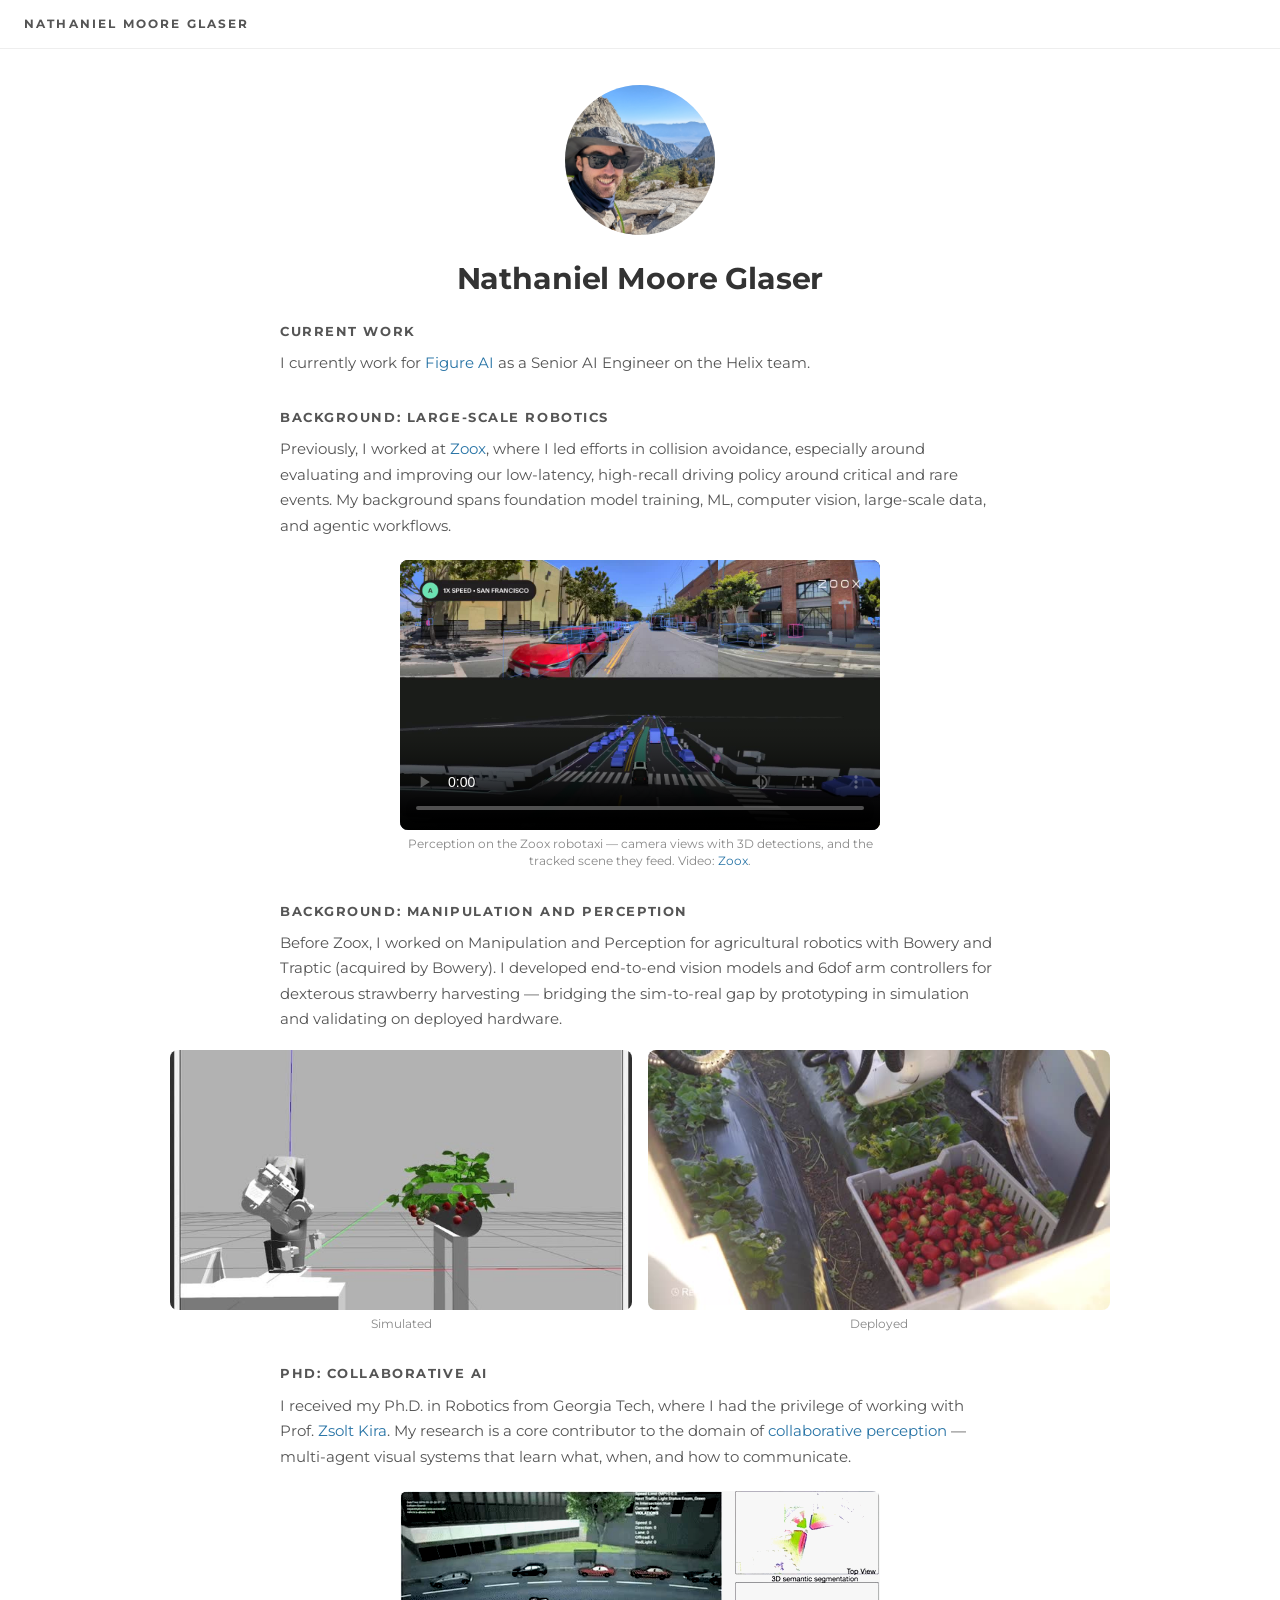
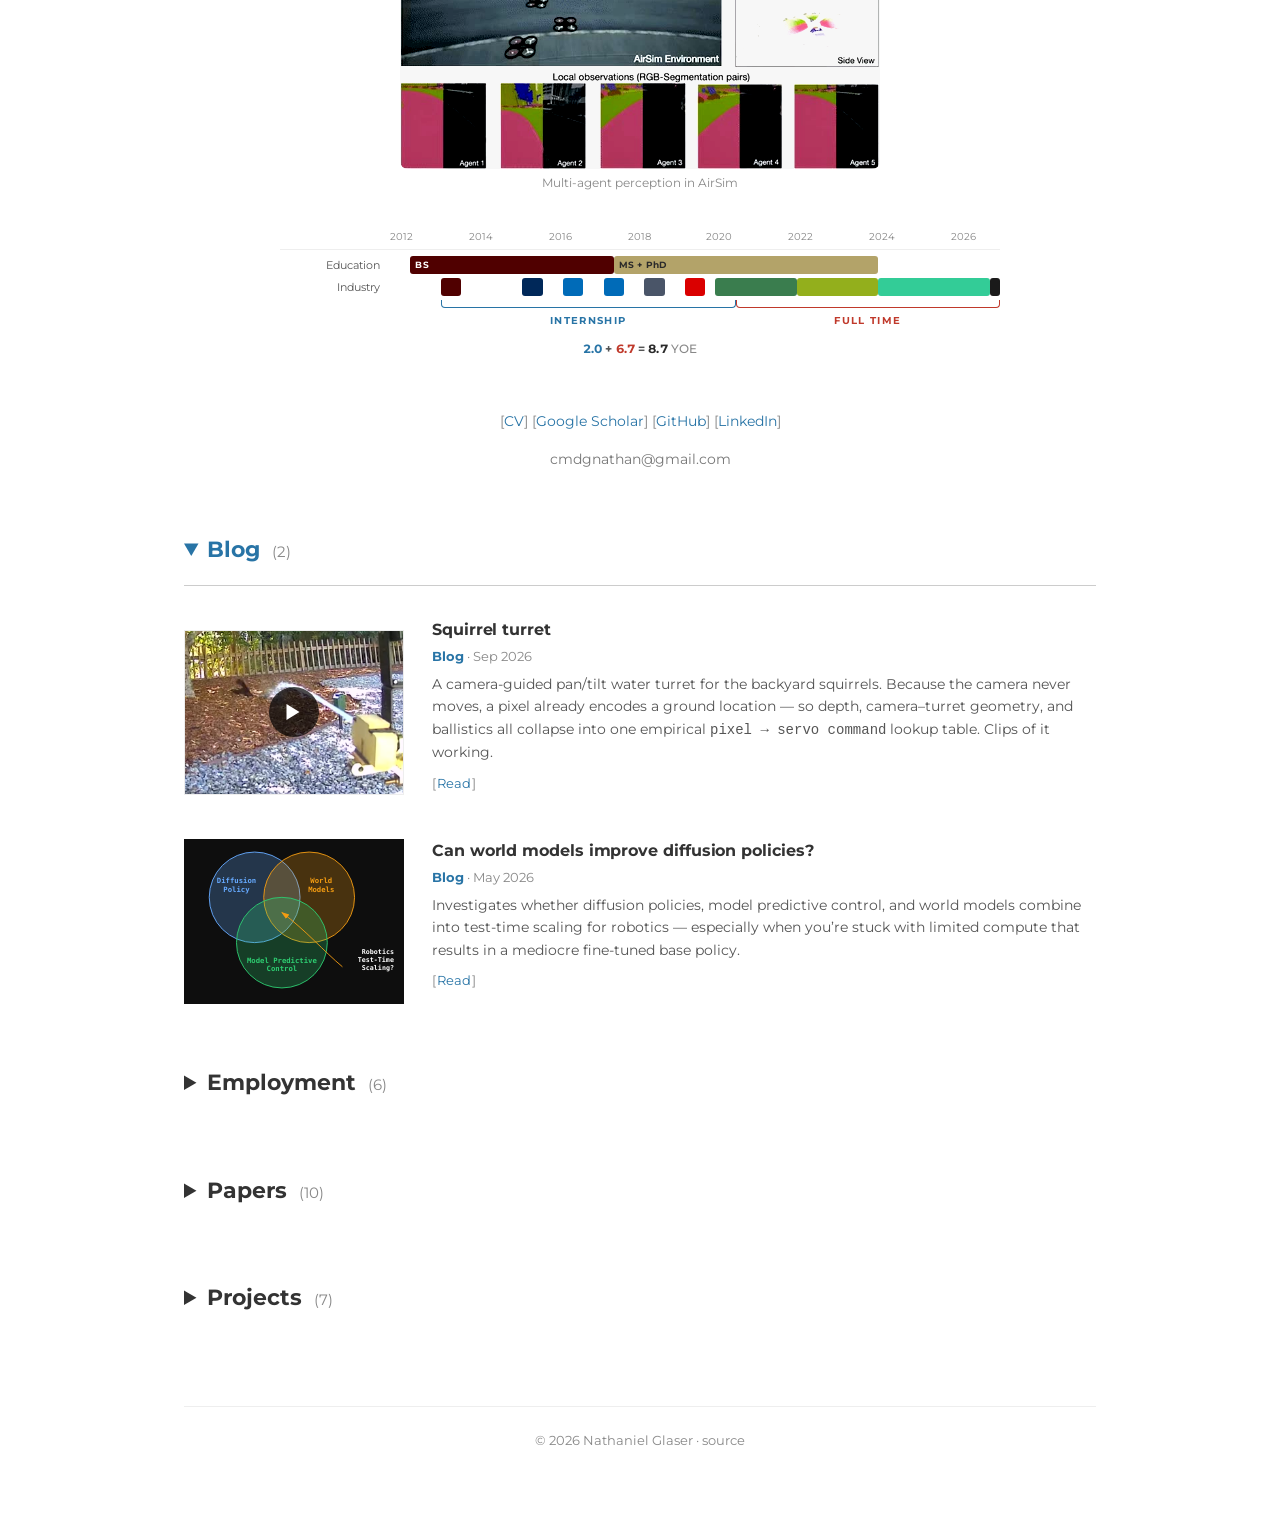
==== commit 671dd3d5: "home: add Zoox perception clip to the background section Adds Zoox's public perception clip (camera " ====
--- a/index.html
+++ b/index.html
@@ -23,6 +23,14 @@
 
         <h3>Background: Large-Scale Robotics</h3>
         <p>Previously, I worked at <a href="https://zoox.com/">Zoox</a>, where I led efforts in collision avoidance, especially around evaluating and improving our low-latency, high-recall driving policy around critical and rare events. My background spans foundation model training, ML, computer vision, large-scale data, and agentic workflows.</p>
+        <figure class="bio-video">
+          <video controls playsinline preload="metadata"
+                 poster="assets/video/zoox-sensor-height.jpg"
+                 aria-label="Zoox robotaxi perception: camera views with 3D detections above, and the corresponding tracked scene below">
+            <source src="assets/video/zoox-sensor-height.mp4" type="video/mp4">
+          </video>
+          <figcaption>Perception on the Zoox robotaxi &mdash; camera views with 3D detections, and the tracked scene they feed. Video: <a href="https://x.com/zoox/status/2094480577756041258">Zoox</a>.</figcaption>
+        </figure>
 
         <h3>Background: Manipulation and Perception</h3>
         <p>Before Zoox, I worked on Manipulation and Perception for agricultural robotics with Bowery and Traptic (acquired by Bowery). I developed end-to-end vision models and 6dof arm controllers for dexterous strawberry harvesting &mdash; bridging the sim-to-real gap by prototyping in simulation and validating on deployed hardware.</p>
--- a/assets/style.css
+++ b/assets/style.css
@@ -301,12 +301,26 @@
 }
 .hero .bio-gifs figure { margin: 0; }
 .hero .bio-gifs figcaption,
-.hero .bio-gif-wide figcaption {
+.hero .bio-gif-wide figcaption,
+.hero .bio-video figcaption {
   margin-top: 6px;
   font-size: 12px;
   color: #888;
   text-align: center;
   line-height: 1.4;
+}
+
+/* Third-party clip in the bio (preload=metadata, so it costs ~nothing until played) */
+.hero .bio-video {
+  margin: 22px auto 6px;
+  max-width: 480px;
+}
+.hero .bio-video video {
+  width: 100%;
+  height: auto;
+  display: block;
+  border-radius: 8px;
+  background: #0e0e0e;
 }
 
 .hero .bio-gif-wide {
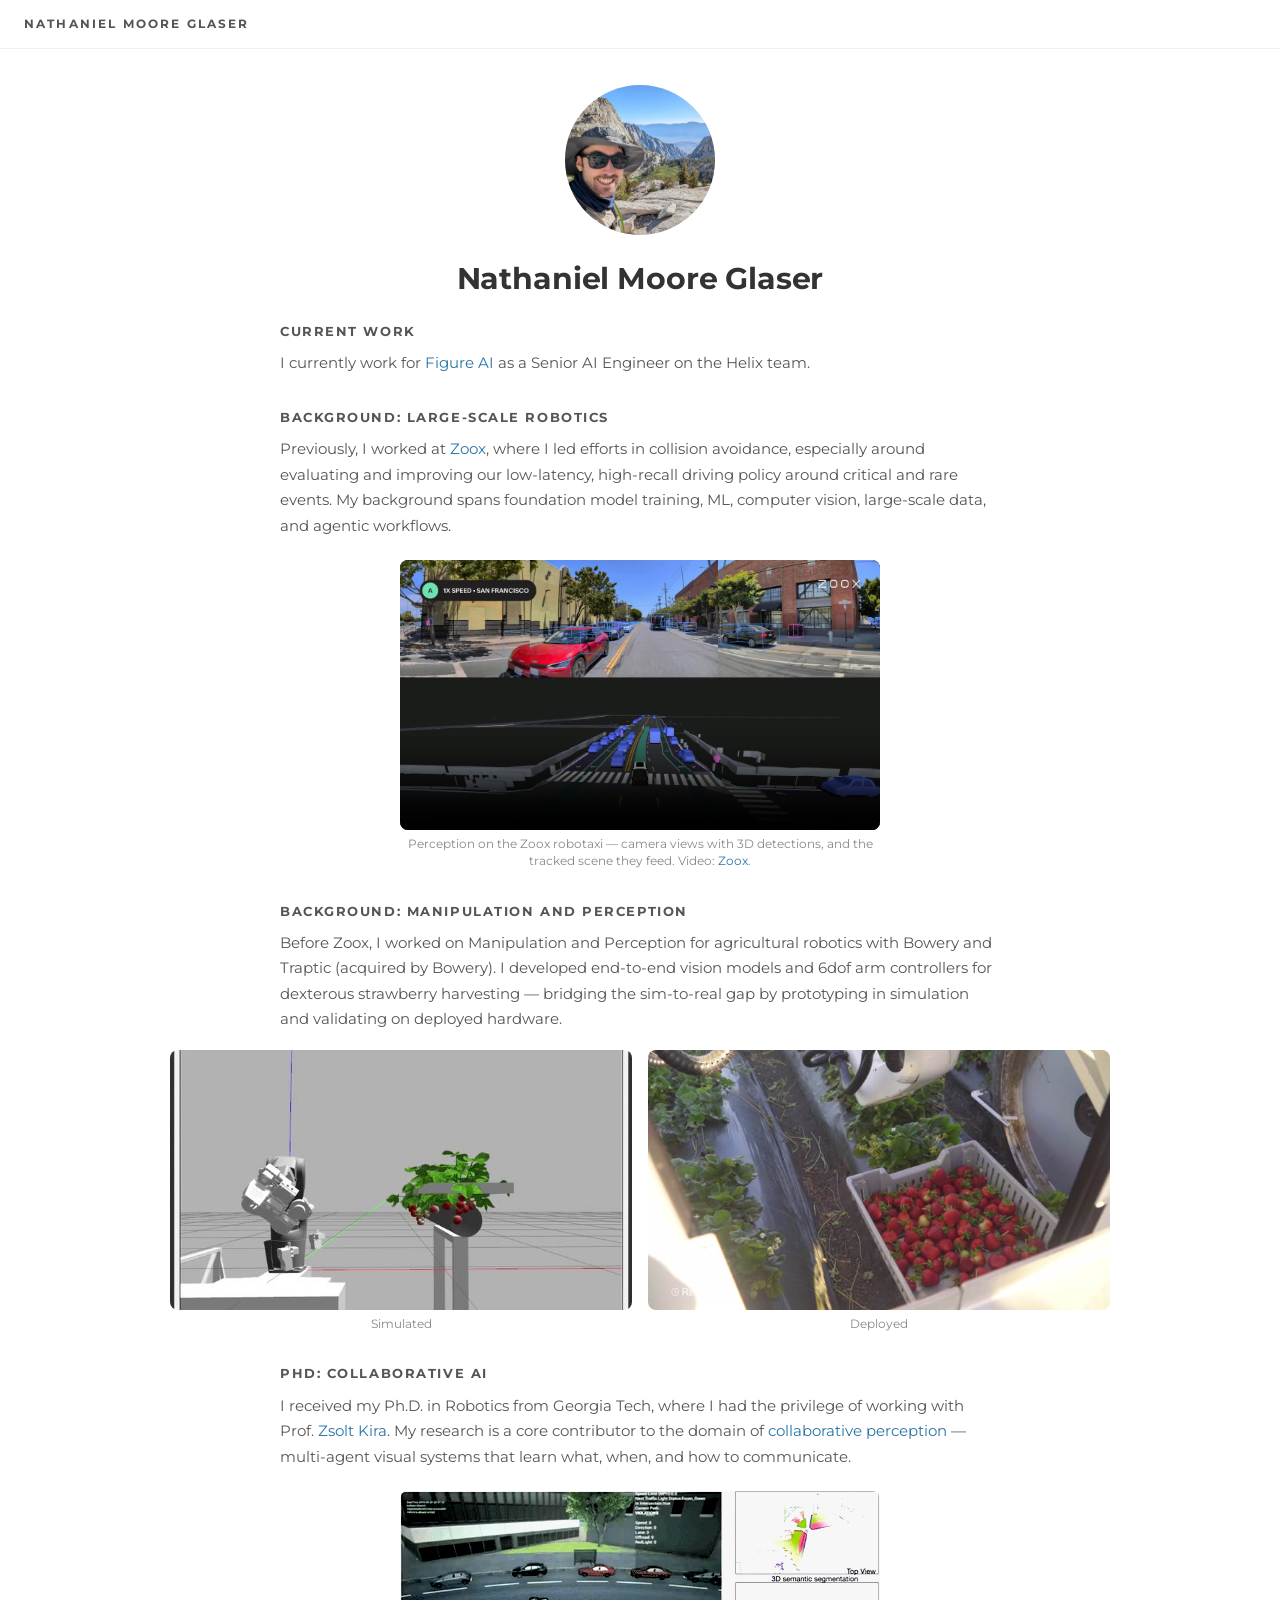
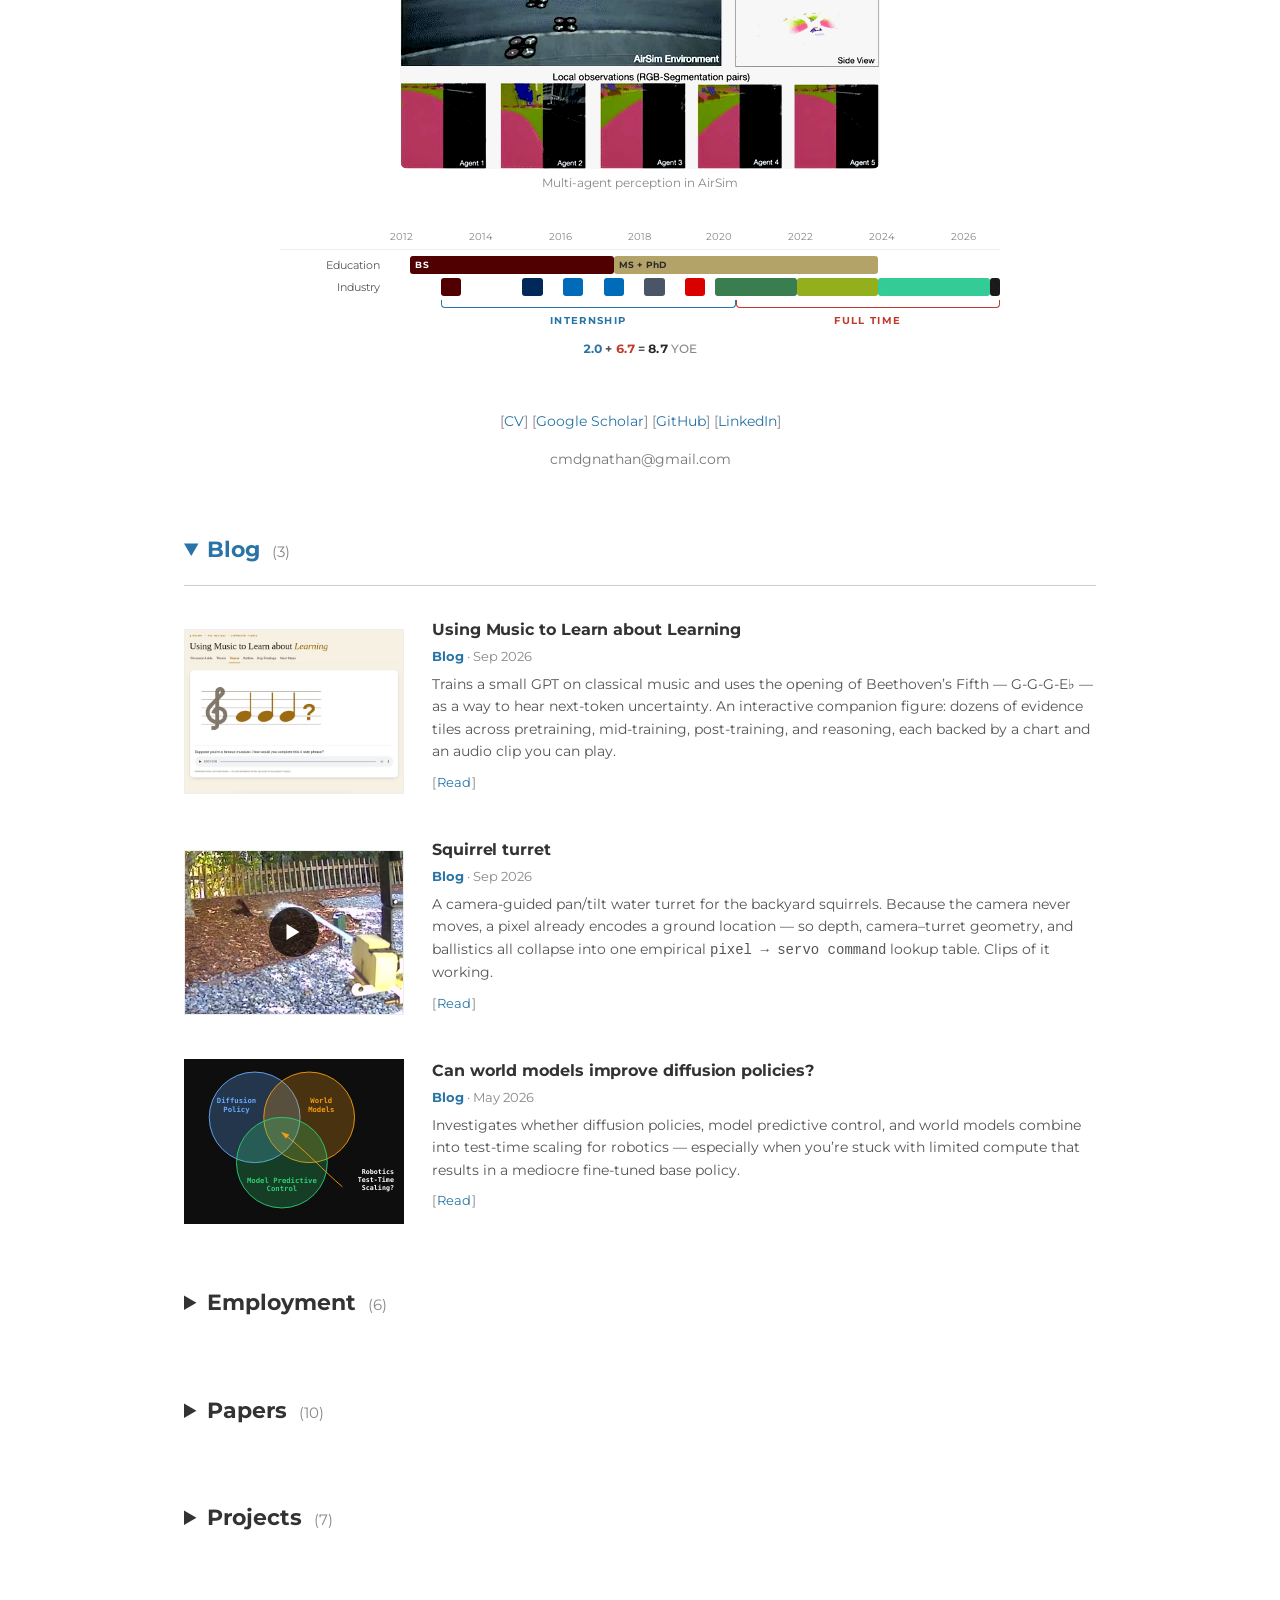
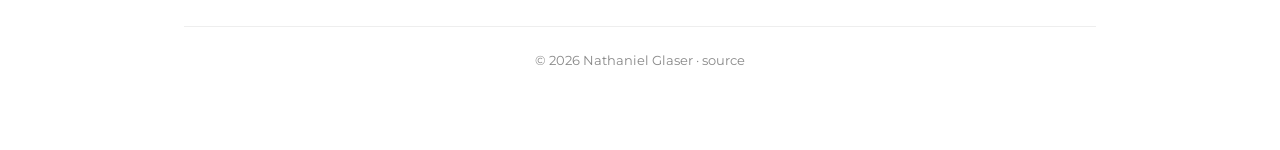
==== commit e69e3011: "blog: add "Using Music to Learn about Learning" Installs the self-contained companion figure from ~/" ====
--- a/index.html
+++ b/index.html
@@ -115,10 +115,23 @@
 
     <!-- ============= BLOG ============= -->
     <details class="section" id="blog" open>
-      <summary>Blog <span class="count">(2)</span></summary>
+      <summary>Blog <span class="count">(3)</span></summary>
       <hr class="section-rule">
 
-    <!-- A — Blog: squirrel water turret -->
+    <!-- A — Blog: using music to learn about learning -->
+    <div class="entry">
+      <a class="thumb" href="blog/music-learning/">
+        <img src="assets/img/projects/music-learning.jpg" alt="Four notes on a staff followed by a question mark">
+      </a>
+      <div class="body">
+        <h4>Using Music to Learn about Learning</h4>
+        <p class="meta"><span class="venue">Blog</span> &middot; Sep 2026</p>
+        <p class="pitch">Trains a small GPT on classical music and uses the opening of Beethoven&rsquo;s Fifth &mdash; G&#8209;G&#8209;G&#8209;E&#9837; &mdash; as a way to hear next&#8209;token uncertainty. An interactive companion figure: dozens of evidence tiles across pretraining, mid&#8209;training, post&#8209;training, and reasoning, each backed by a chart and an audio clip you can play.</p>
+        <p class="links"><a href="blog/music-learning/">Read</a></p>
+      </div>
+    </div>
+
+    <!-- B — Blog: squirrel water turret -->
     <div class="entry">
       <a class="thumb video" href="blog/squirrel-turret/">
         <img src="assets/img/projects/squirrel-turret.jpg" alt="Overhead view of a water stream arcing into a squirrel in a mulch bed">
@@ -131,7 +144,7 @@
       </div>
     </div>
 
-    <!-- B — Blog: world models + diffusion policies -->
+    <!-- C — Blog: world models + diffusion policies -->
     <div class="entry">
       <a class="thumb dark" href="blog/world-models/">
         <img src="assets/img/projects/wm-dp-mpc-venn.svg" alt="Diffusion policy + world models + MPC venn diagram">
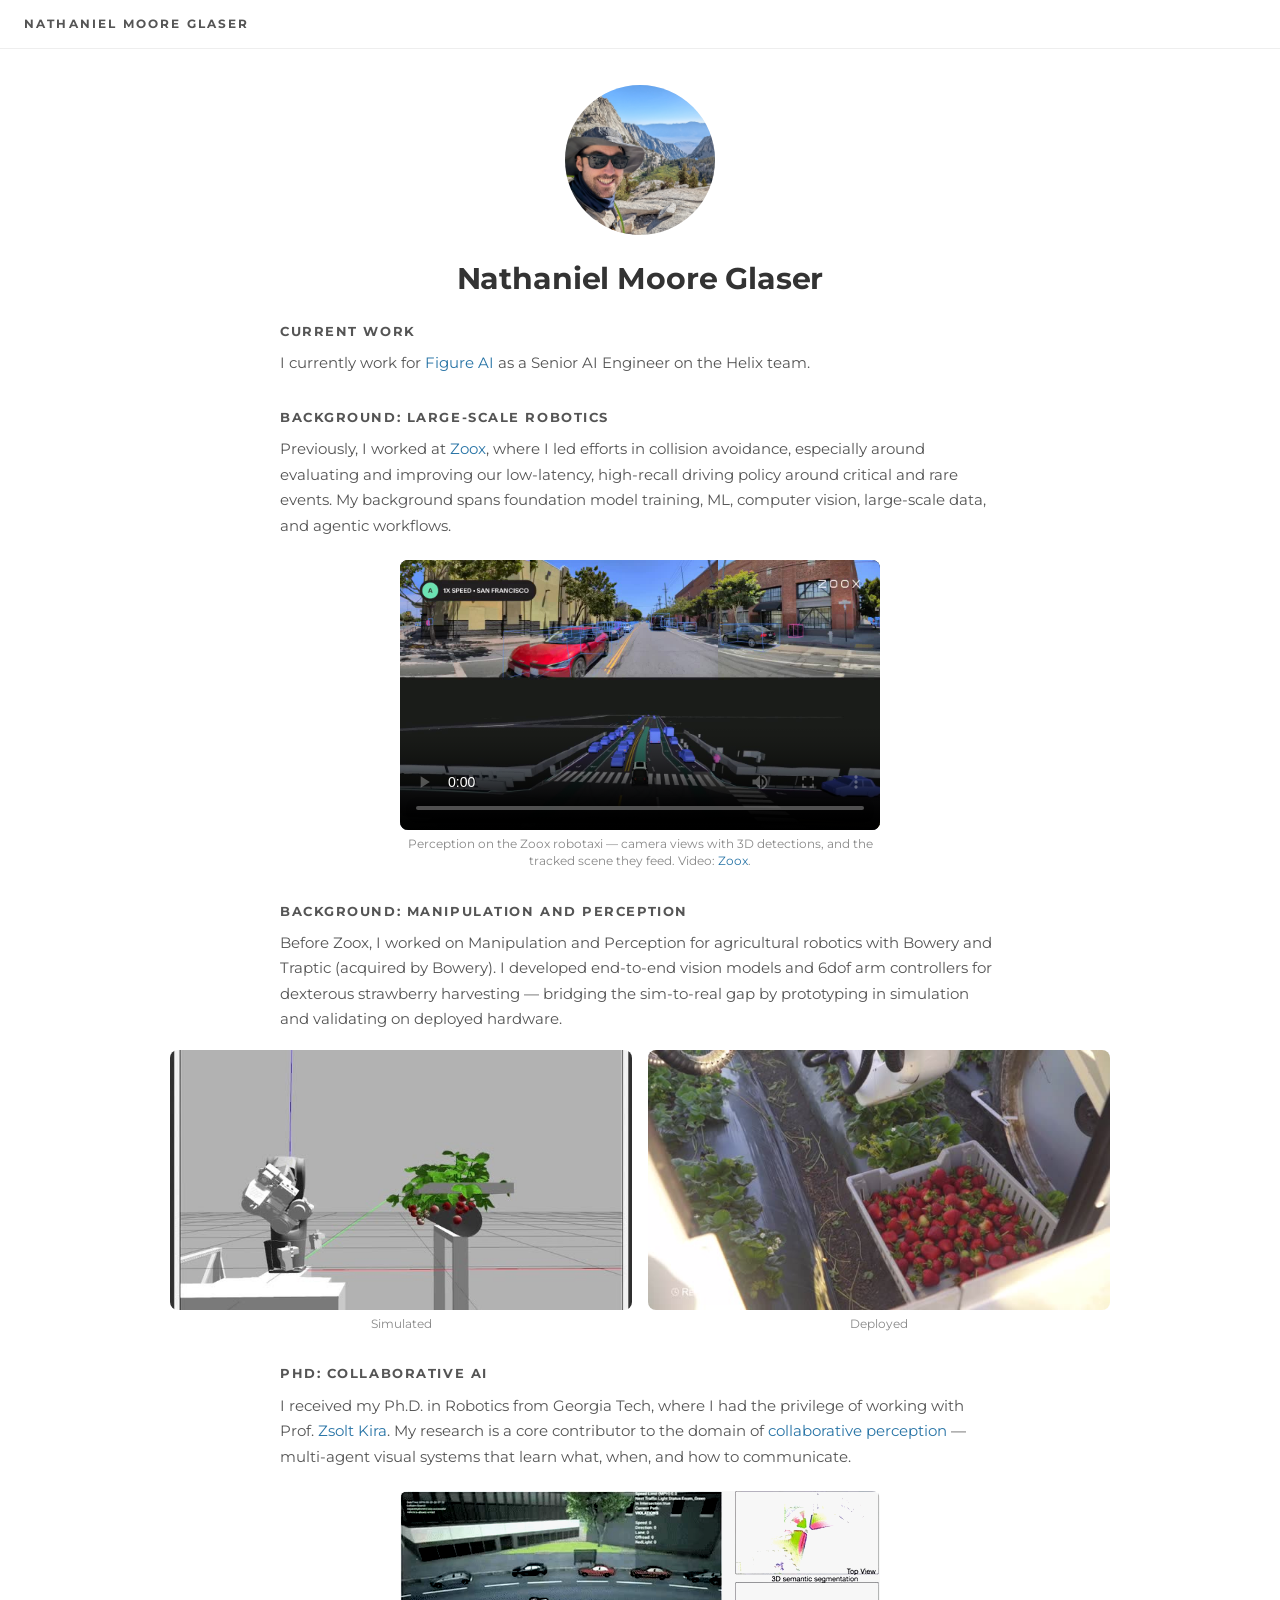
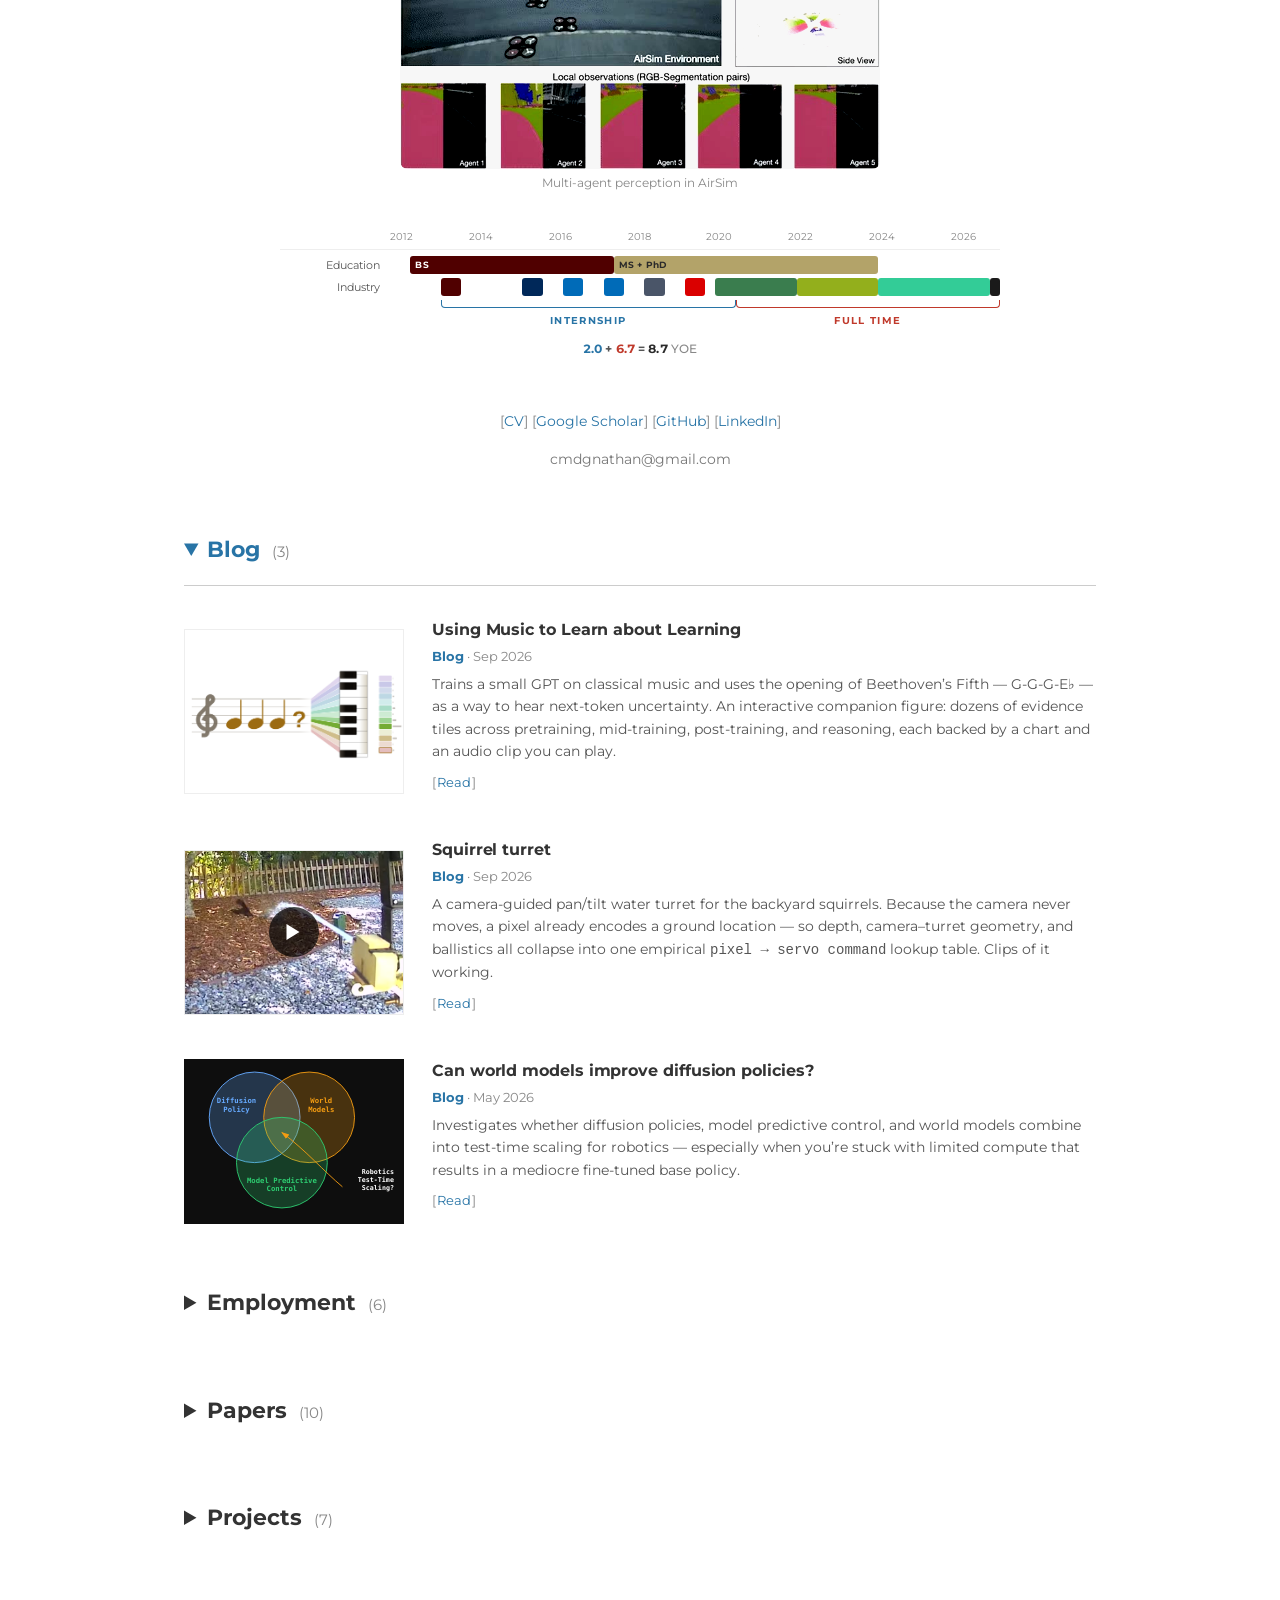
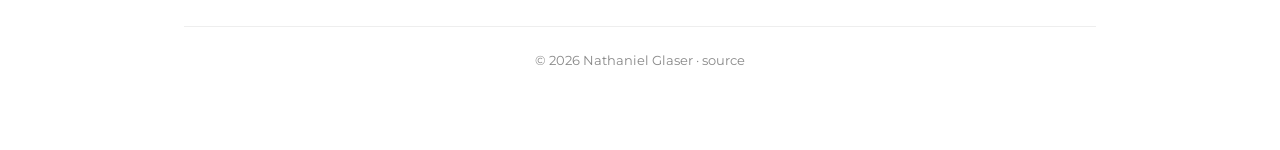
==== commit 44985c93: "blog: rainbow piano-roll thumbnail; refresh music post to current source Thumbnail is now the "Foreg" ====
--- a/index.html
+++ b/index.html
@@ -121,7 +121,7 @@
     <!-- A — Blog: using music to learn about learning -->
     <div class="entry">
       <a class="thumb" href="blog/music-learning/">
-        <img src="assets/img/projects/music-learning.jpg" alt="Four notes on a staff followed by a question mark">
+        <img src="assets/img/projects/music-learning.png" alt="Three notes on a staff followed by a question mark, fanning into a piano keyboard and a rainbow column of candidate next pitches">
       </a>
       <div class="body">
         <h4>Using Music to Learn about Learning</h4>
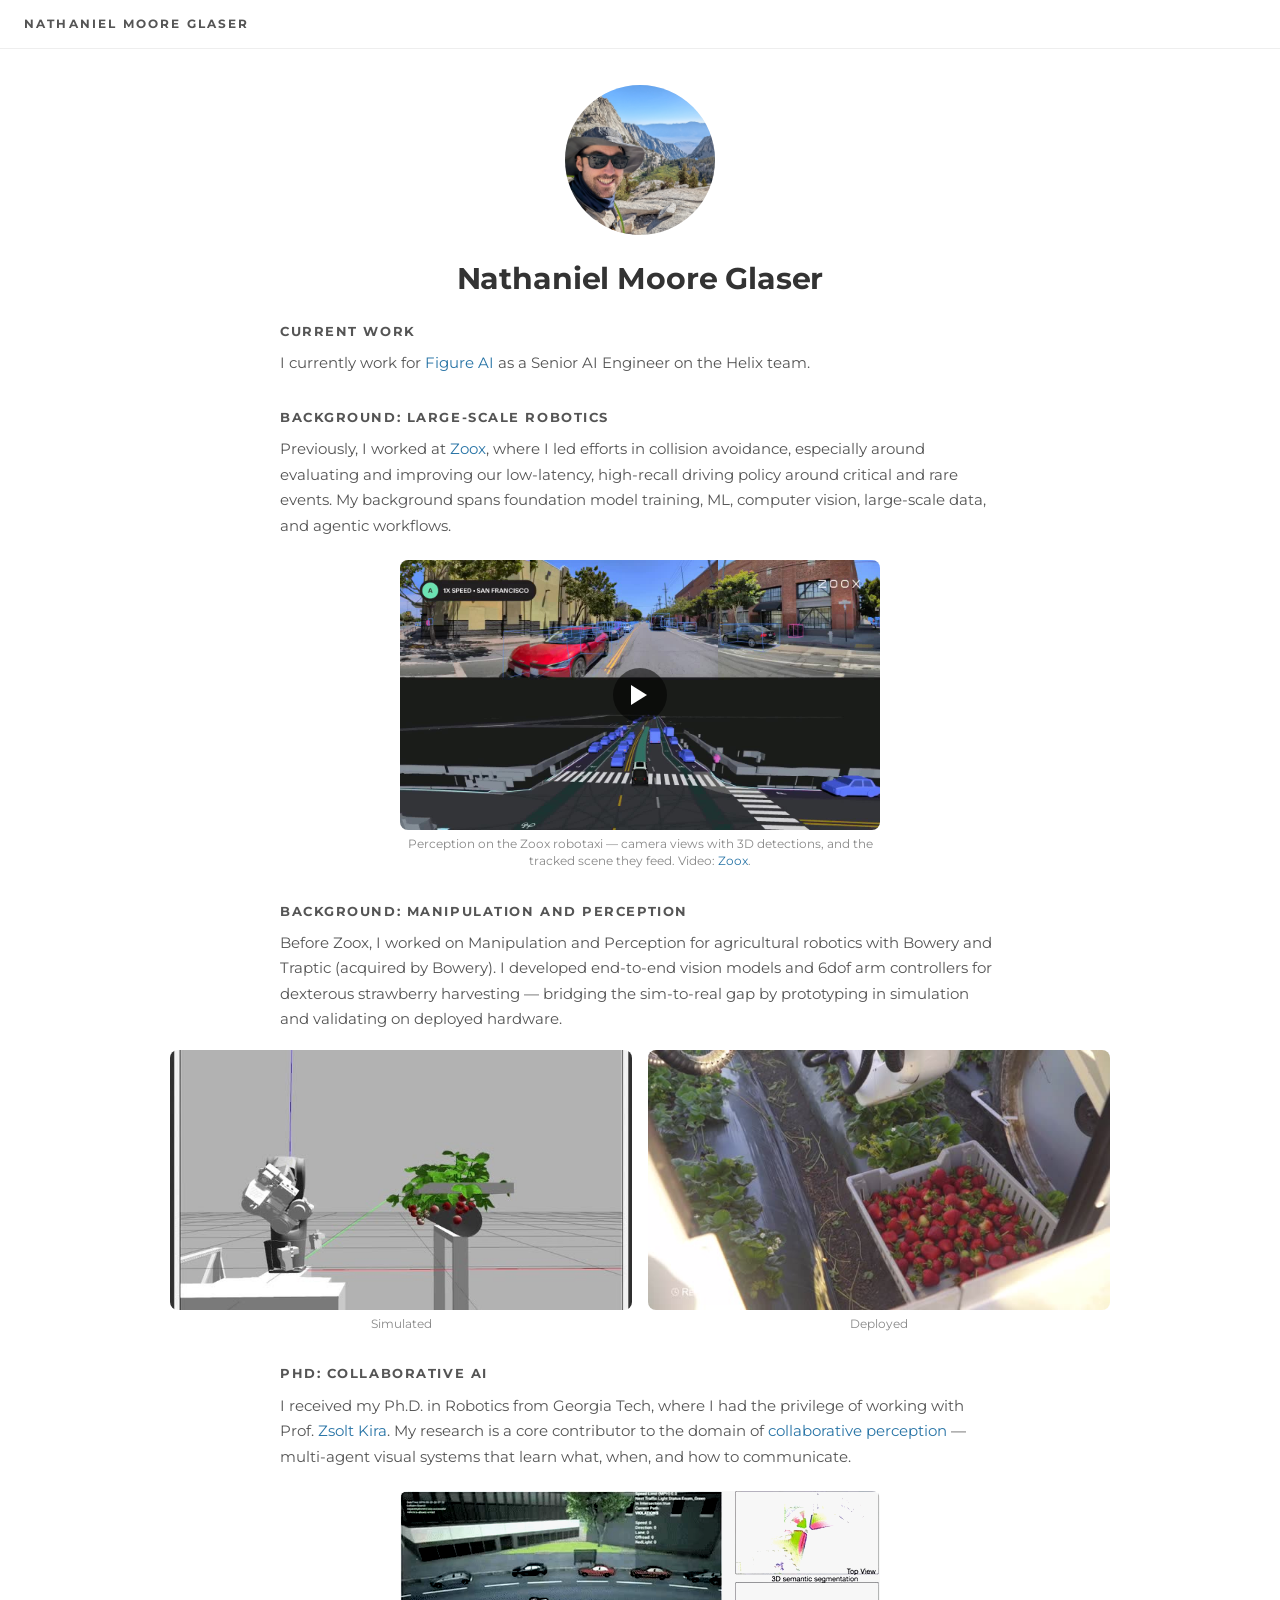
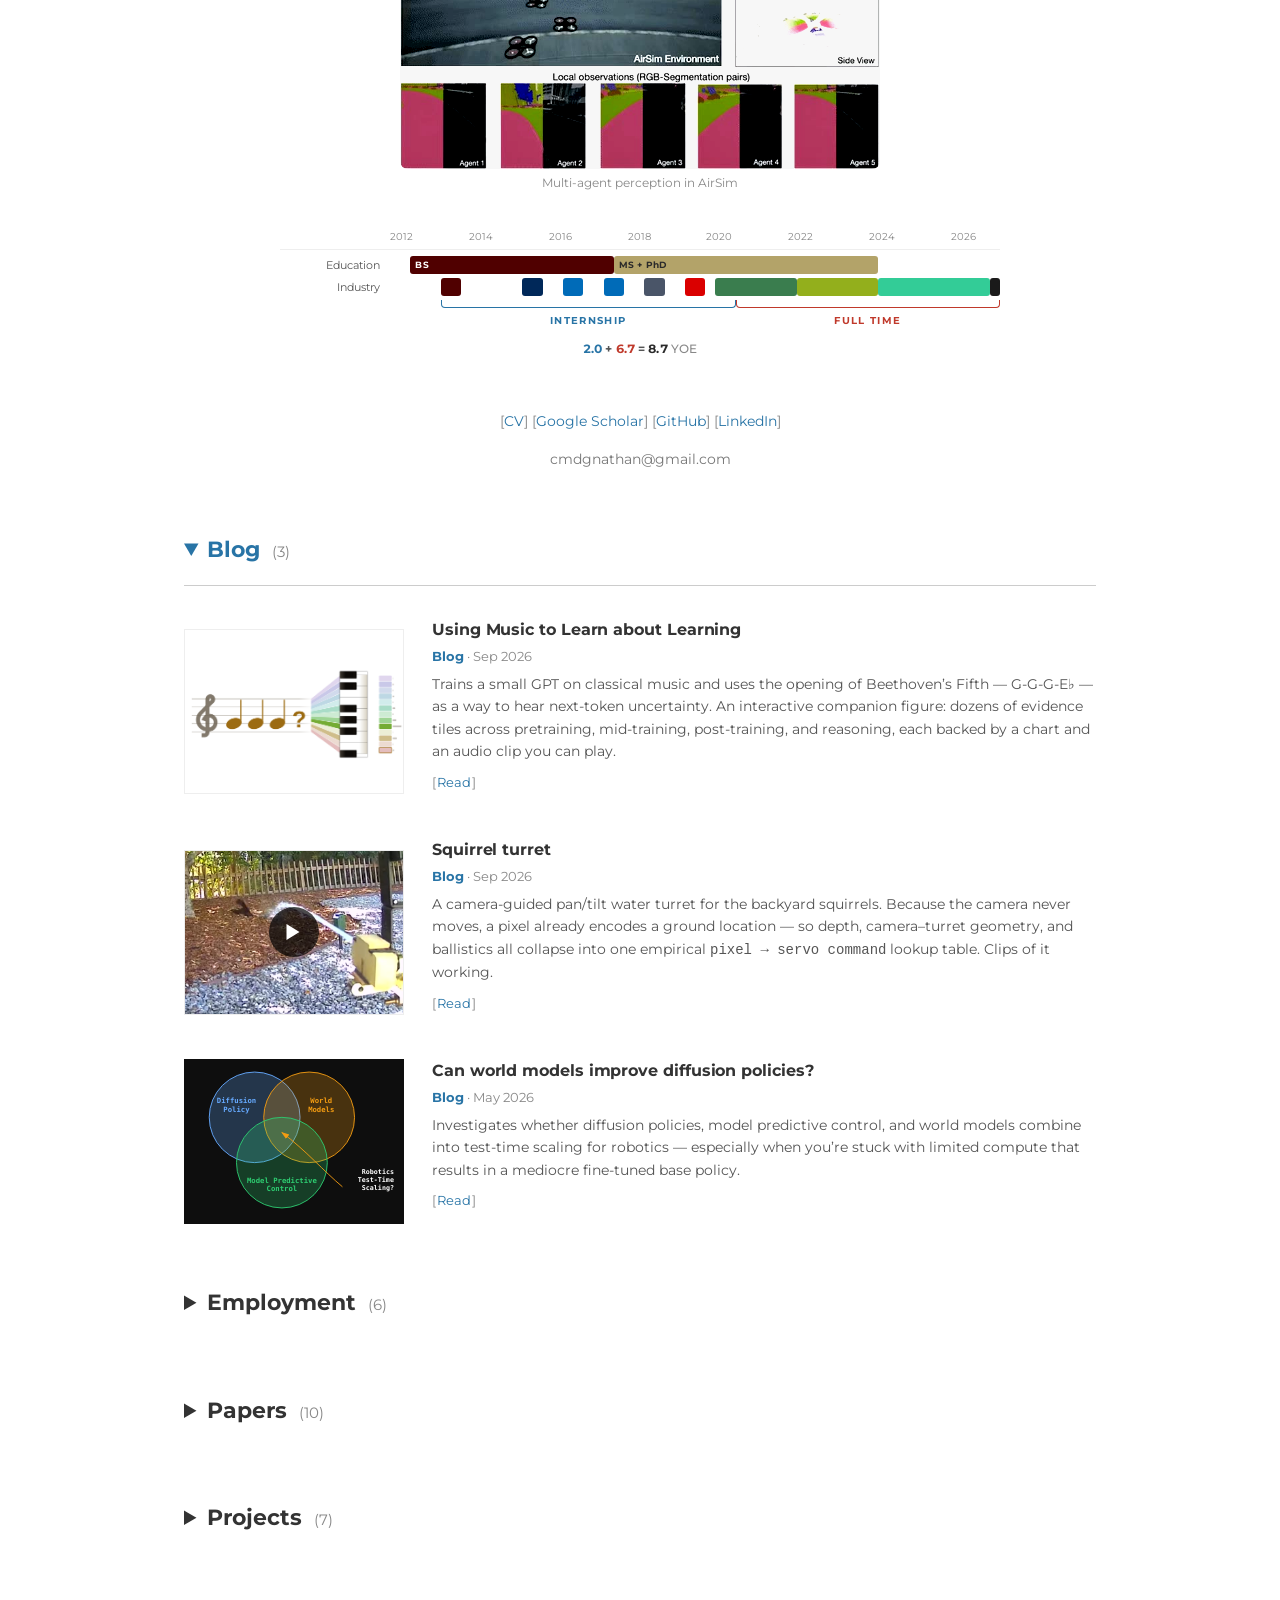
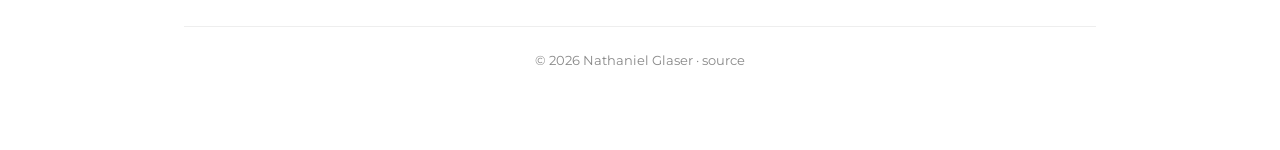
==== commit 79a4bfc2: "home: size and style the Zoox clip like the bio gifs The clip only had max-width:480px, while .bio-g" ====
--- a/index.html
+++ b/index.html
@@ -24,11 +24,13 @@
         <h3>Background: Large-Scale Robotics</h3>
         <p>Previously, I worked at <a href="https://zoox.com/">Zoox</a>, where I led efforts in collision avoidance, especially around evaluating and improving our low-latency, high-recall driving policy around critical and rare events. My background spans foundation model training, ML, computer vision, large-scale data, and agentic workflows.</p>
         <figure class="bio-video">
-          <video controls playsinline preload="metadata"
-                 poster="assets/video/zoox-sensor-height.jpg"
-                 aria-label="Zoox robotaxi perception: camera views with 3D detections above, and the corresponding tracked scene below">
-            <source src="assets/video/zoox-sensor-height.mp4" type="video/mp4">
-          </video>
+          <div class="bio-video-box">
+            <video playsinline preload="none"
+                   poster="assets/video/zoox-sensor-height.jpg"
+                   aria-label="Zoox robotaxi perception: camera views with 3D detections above, and the corresponding tracked scene below (click to play)">
+              <source src="assets/video/zoox-sensor-height.mp4" type="video/mp4">
+            </video>
+          </div>
           <figcaption>Perception on the Zoox robotaxi &mdash; camera views with 3D detections, and the tracked scene they feed. Video: <a href="https://x.com/zoox/status/2094480577756041258">Zoox</a>.</figcaption>
         </figure>
 
@@ -471,6 +473,20 @@
     </div>
 
     <script>
+      // Bio clip: poster-only at rest (matching the hero gifs), then click to
+      // reveal native controls and play. preload="none" keeps it at zero bytes
+      // until someone actually asks for it.
+      document.querySelectorAll('.bio-video-box').forEach(function (box) {
+        var vid = box.querySelector('video');
+        if (!vid) return;
+        box.addEventListener('click', function () {
+          if (box.classList.contains('playing')) return;
+          box.classList.add('playing');
+          vid.controls = true;
+          vid.play();
+        });
+      });
+
       // Click any hero gif to toggle pinned play/pause (overrides hover)
       document.querySelectorAll('.bio-gif').forEach(function (el) {
         el.addEventListener('click', function () {
--- a/assets/style.css
+++ b/assets/style.css
@@ -310,17 +310,59 @@
   line-height: 1.4;
 }
 
-/* Third-party clip in the bio (preload=metadata, so it costs ~nothing until played) */
+/* Third-party clip in the bio. Sized to match .bio-gif-wide exactly, and shown
+   poster-first like the bio gifs: no player chrome until it's clicked.
+   preload="none" means zero video bytes until then. */
 .hero .bio-video {
   margin: 22px auto 6px;
+  width: calc((100% - 16px) * 2 / 3 + 16px);
   max-width: 480px;
+}
+.hero .bio-video .bio-video-box {
+  position: relative;
+  width: 100%;
+  aspect-ratio: 16 / 9;
+  border-radius: 8px;
+  overflow: hidden;
+  background: #0e0e0e;
+  cursor: pointer;
 }
 .hero .bio-video video {
   width: 100%;
-  height: auto;
+  height: 100%;
   display: block;
-  border-radius: 8px;
-  background: #0e0e0e;
+  object-fit: cover;
+}
+.hero .bio-video .bio-video-box::after {
+  content: '';
+  position: absolute;
+  top: 50%; left: 50%;
+  width: 54px; height: 54px;
+  transform: translate(-50%, -50%);
+  background: rgba(0, 0, 0, 0.55);
+  border-radius: 50%;
+  pointer-events: none;
+  transition: background .15s;
+}
+.hero .bio-video .bio-video-box::before {
+  content: '';
+  position: absolute;
+  top: 50%; left: 50%;
+  z-index: 1;
+  width: 0; height: 0;
+  margin-left: 4px;
+  transform: translate(-50%, -50%);
+  border: 10px solid transparent;
+  border-left: 16px solid #fff;
+  pointer-events: none;
+}
+.hero .bio-video .bio-video-box:hover::after { background: rgba(0, 0, 0, 0.75); }
+.hero .bio-video .bio-video-box.playing::before,
+.hero .bio-video .bio-video-box.playing::after { display: none; }
+.hero .bio-video .bio-video-box.playing { cursor: default; }
+
+@media (max-width: 720px) {
+  .hero .bio-video { width: 100%; max-width: 320px; }
 }
 
 .hero .bio-gif-wide {
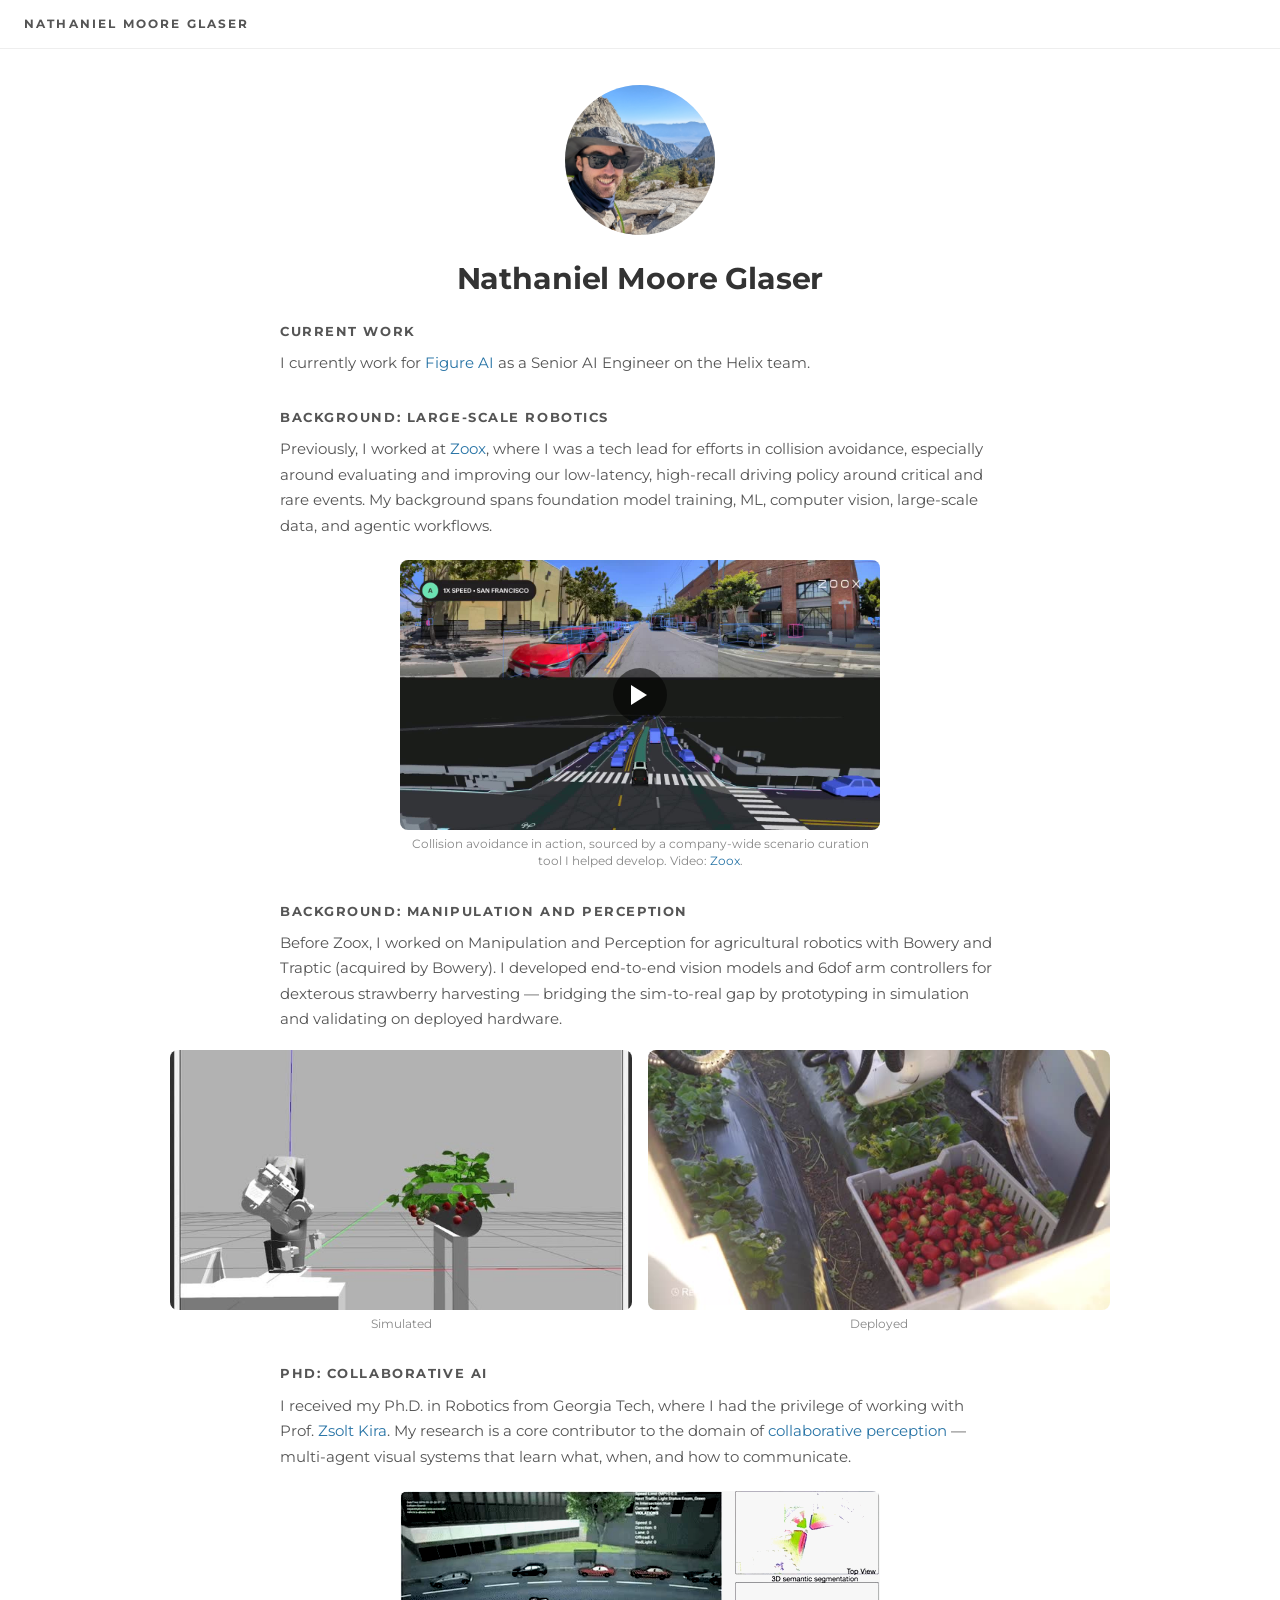
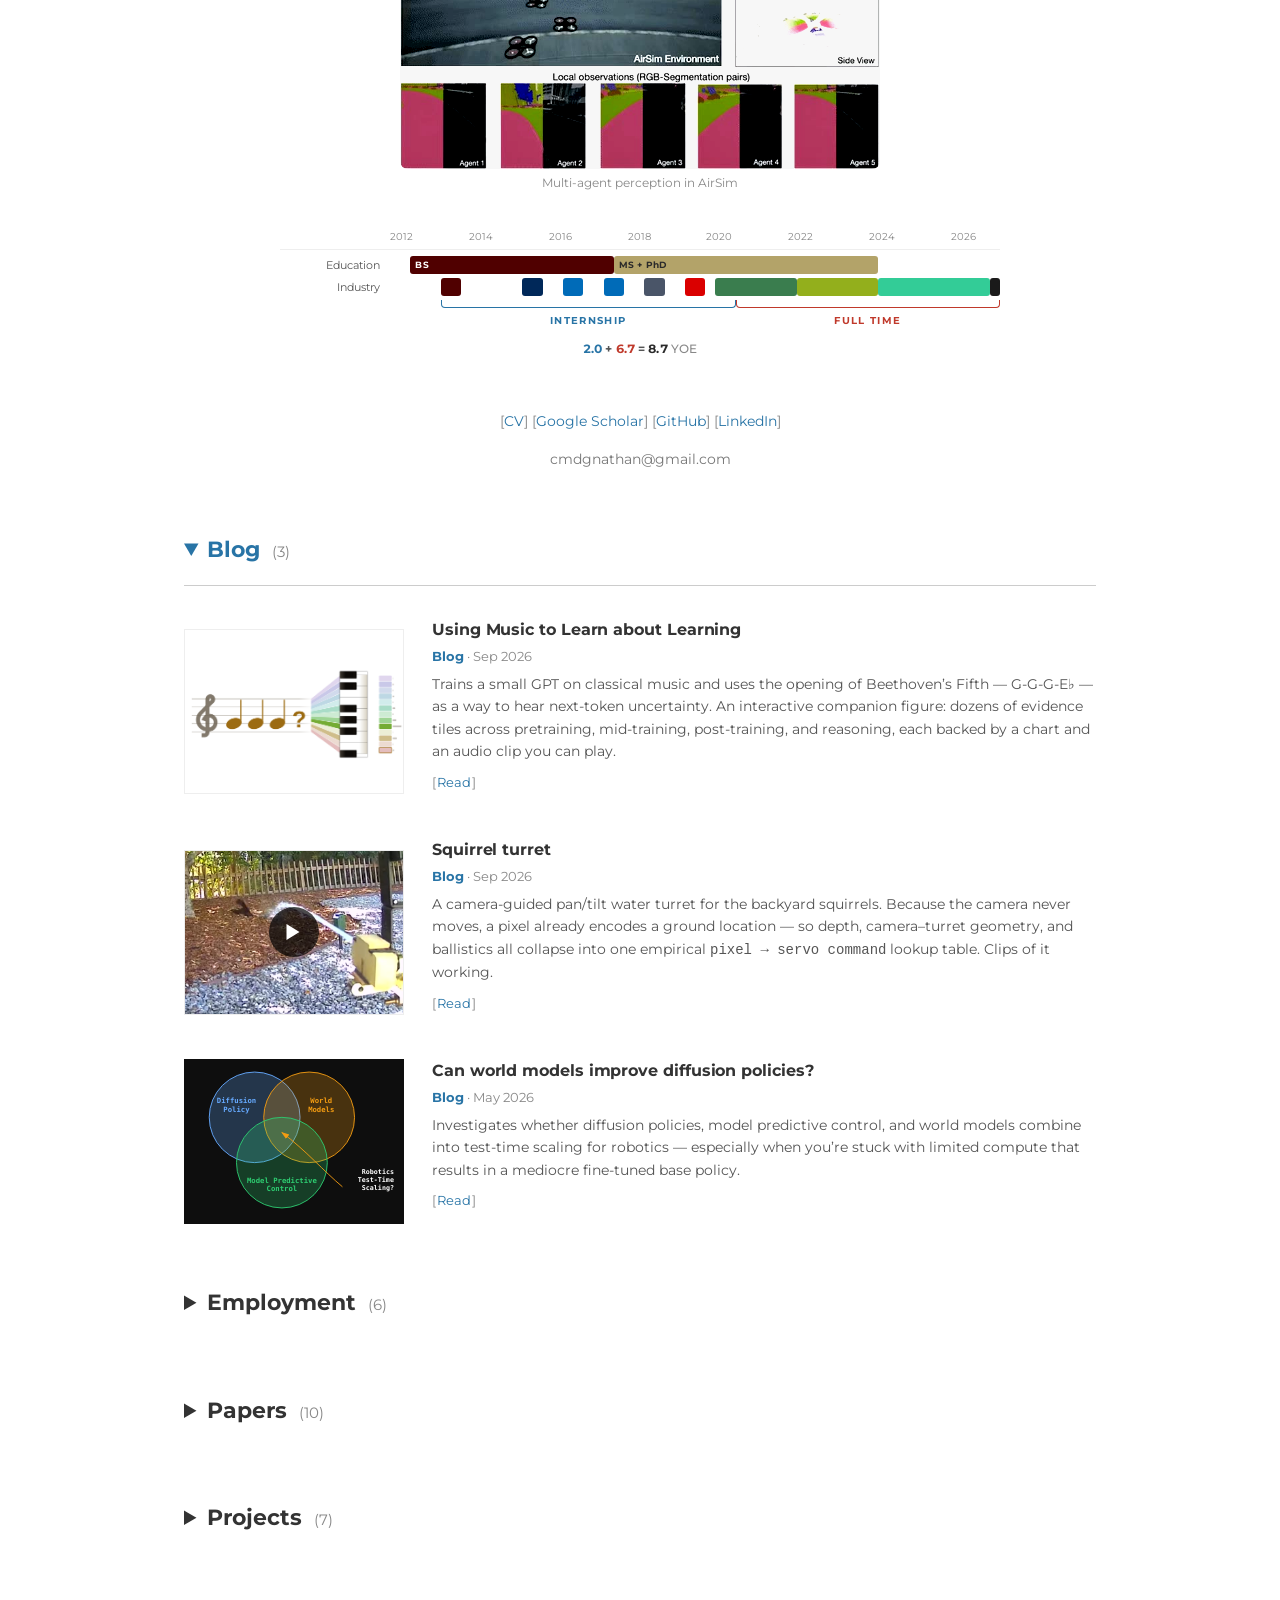
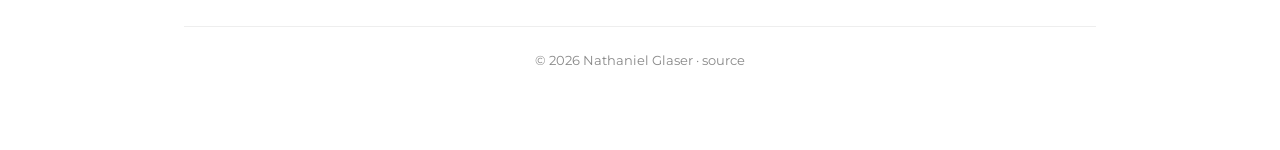
==== commit 3d6377b9: "blog: extract music-post audio to files (12.82 MB -> 0.49 MB on load) Pulls the 49 base64 data: URIs" ====
--- a/index.html
+++ b/index.html
@@ -22,7 +22,7 @@
         <p>I currently work for <a href="https://www.figure.ai/">Figure AI</a> as a Senior AI Engineer on the Helix team.</p>
 
         <h3>Background: Large-Scale Robotics</h3>
-        <p>Previously, I worked at <a href="https://zoox.com/">Zoox</a>, where I led efforts in collision avoidance, especially around evaluating and improving our low-latency, high-recall driving policy around critical and rare events. My background spans foundation model training, ML, computer vision, large-scale data, and agentic workflows.</p>
+        <p>Previously, I worked at <a href="https://zoox.com/">Zoox</a>, where I was a tech lead for efforts in collision avoidance, especially around evaluating and improving our low-latency, high-recall driving policy around critical and rare events. My background spans foundation model training, ML, computer vision, large-scale data, and agentic workflows.</p>
         <figure class="bio-video">
           <div class="bio-video-box">
             <video playsinline preload="none"
@@ -31,7 +31,7 @@
               <source src="assets/video/zoox-sensor-height.mp4" type="video/mp4">
             </video>
           </div>
-          <figcaption>Perception on the Zoox robotaxi &mdash; camera views with 3D detections, and the tracked scene they feed. Video: <a href="https://x.com/zoox/status/2094480577756041258">Zoox</a>.</figcaption>
+          <figcaption>Collision avoidance in action, sourced by a company-wide scenario curation tool I helped develop. Video: <a href="https://x.com/zoox/status/2094480577756041258">Zoox</a>.</figcaption>
         </figure>
 
         <h3>Background: Manipulation and Perception</h3>
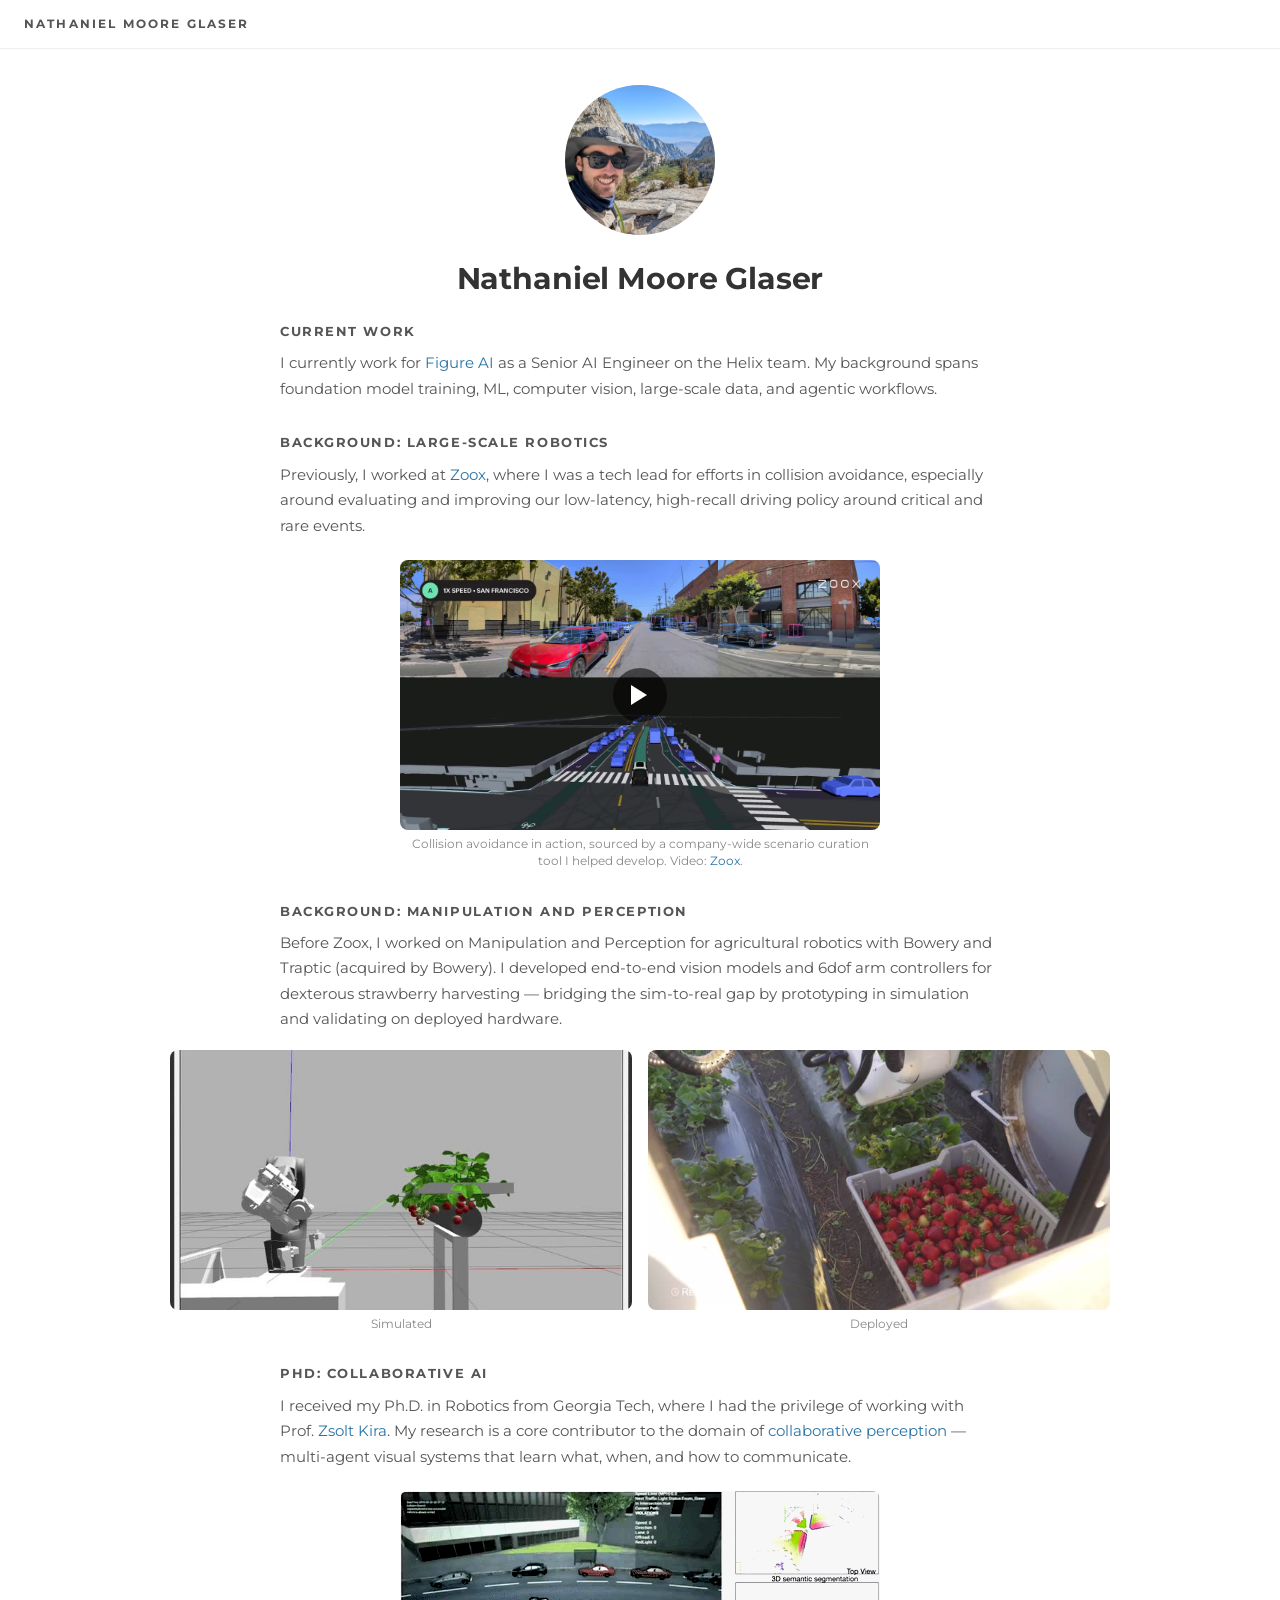
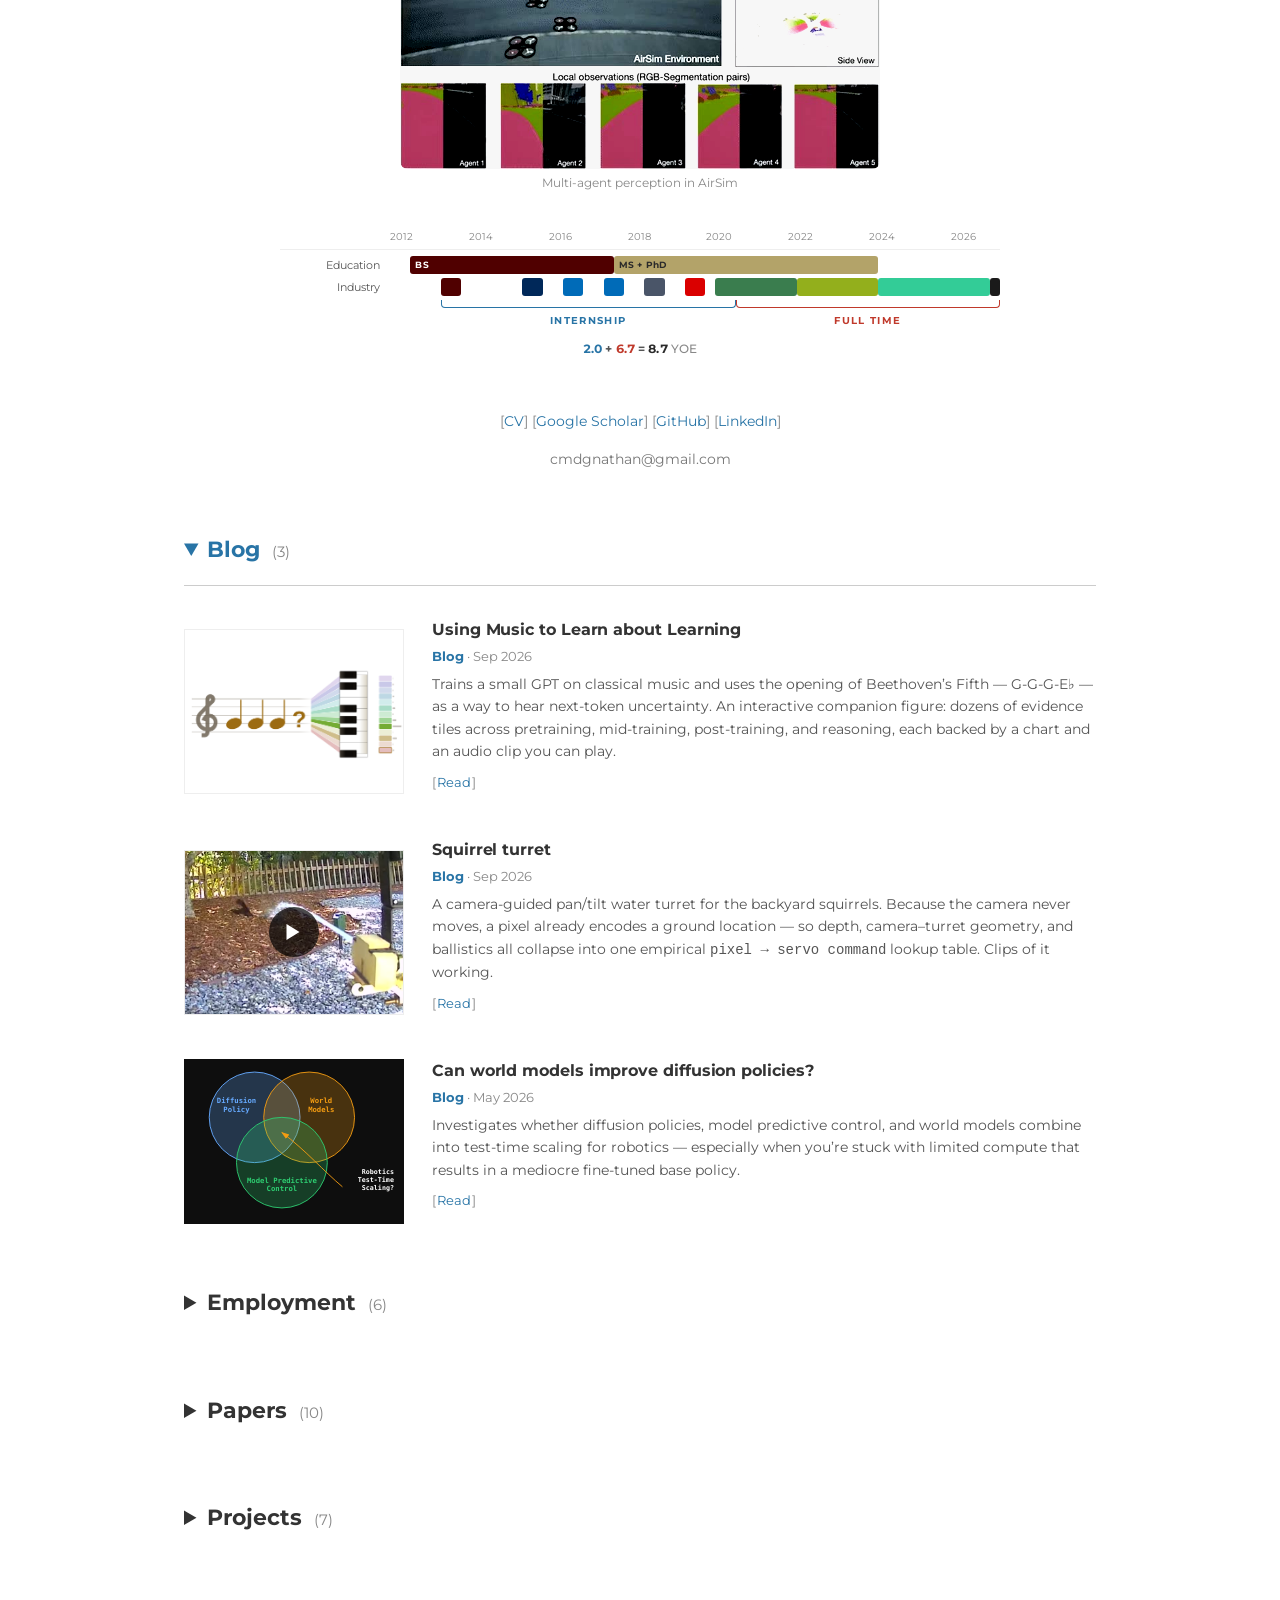
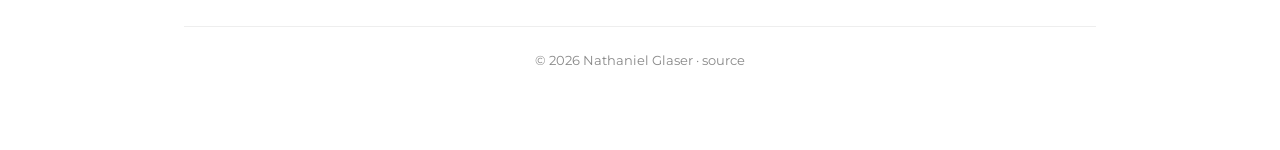
==== commit 312c271d: "home: move the background-spans sentence into Current Work Per Nathan: it describes him generally, n" ====
--- a/index.html
+++ b/index.html
@@ -19,10 +19,10 @@
       <h1>Nathaniel Moore Glaser</h1>
       <div class="bio">
         <h3>Current Work</h3>
-        <p>I currently work for <a href="https://www.figure.ai/">Figure AI</a> as a Senior AI Engineer on the Helix team.</p>
+        <p>I currently work for <a href="https://www.figure.ai/">Figure AI</a> as a Senior AI Engineer on the Helix team. My background spans foundation model training, ML, computer vision, large-scale data, and agentic workflows.</p>
 
         <h3>Background: Large-Scale Robotics</h3>
-        <p>Previously, I worked at <a href="https://zoox.com/">Zoox</a>, where I was a tech lead for efforts in collision avoidance, especially around evaluating and improving our low-latency, high-recall driving policy around critical and rare events. My background spans foundation model training, ML, computer vision, large-scale data, and agentic workflows.</p>
+        <p>Previously, I worked at <a href="https://zoox.com/">Zoox</a>, where I was a tech lead for efforts in collision avoidance, especially around evaluating and improving our low-latency, high-recall driving policy around critical and rare events.</p>
         <figure class="bio-video">
           <div class="bio-video-box">
             <video playsinline preload="none"
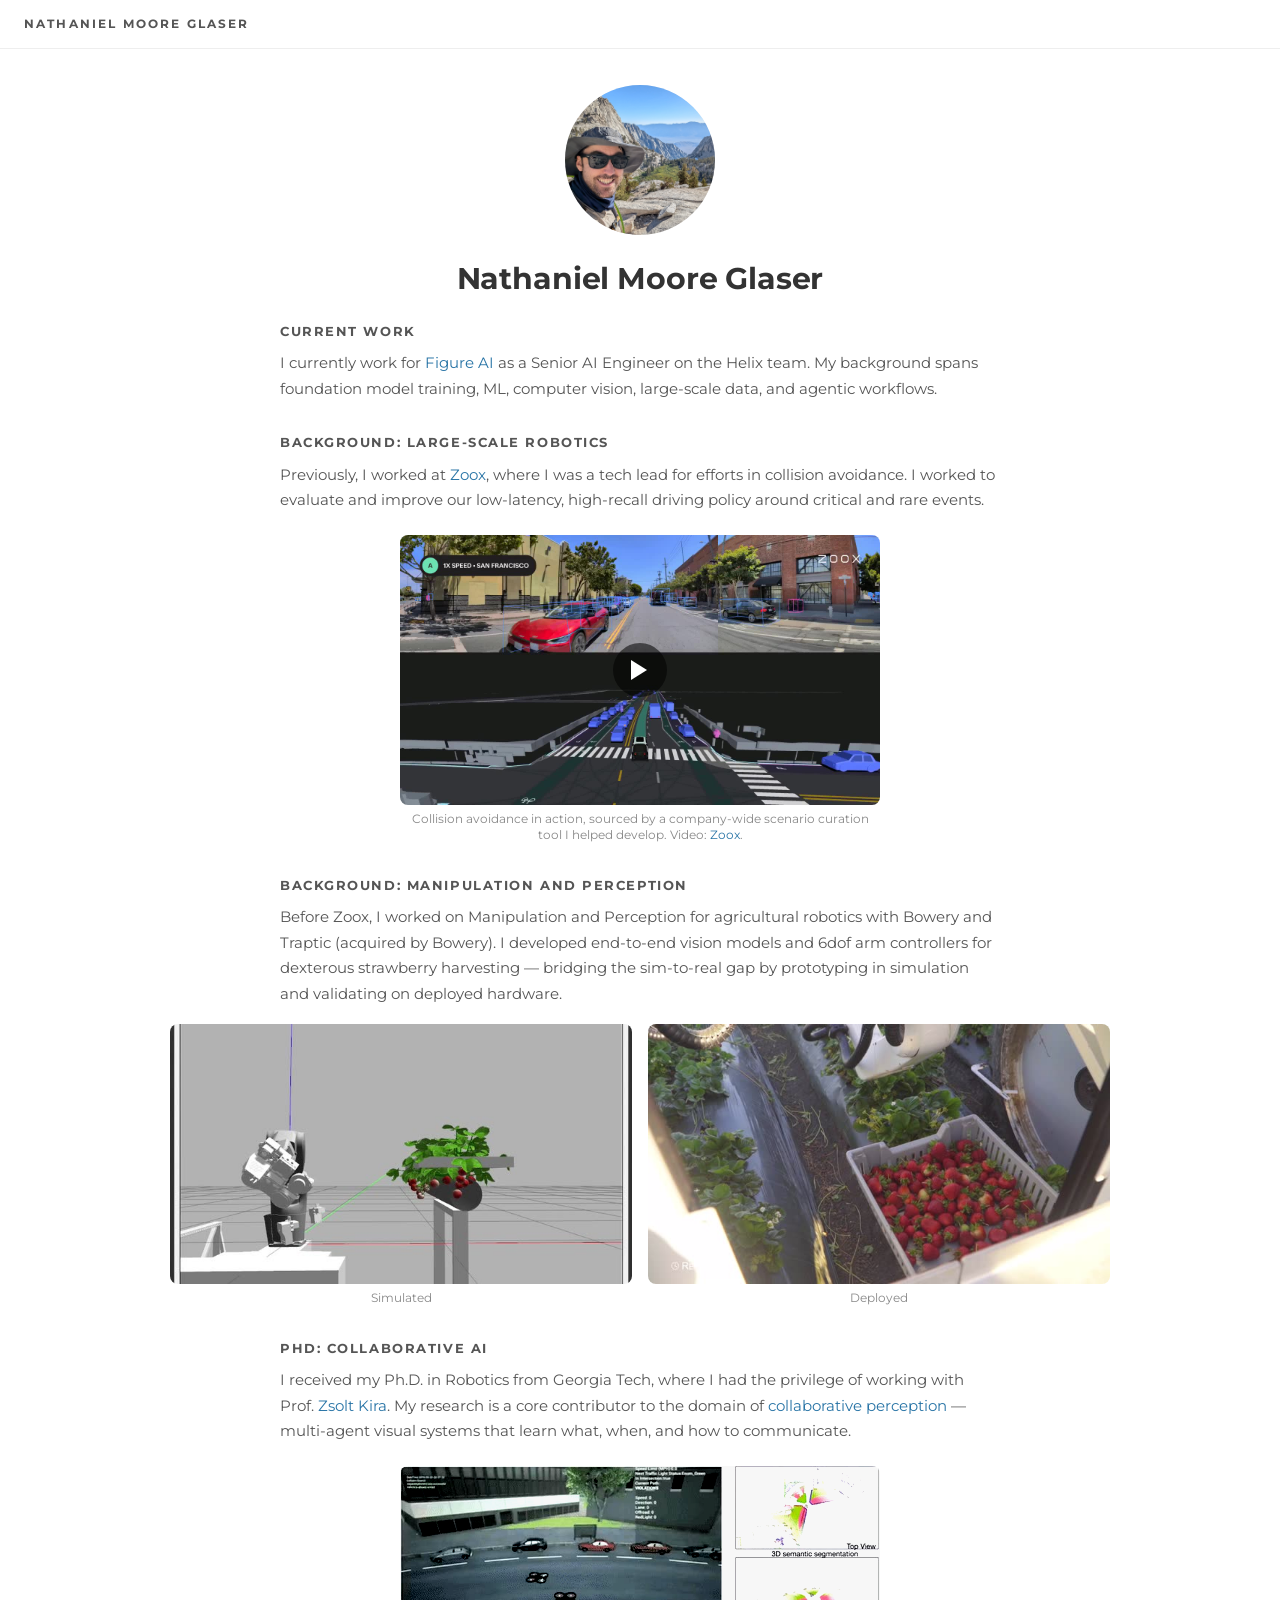
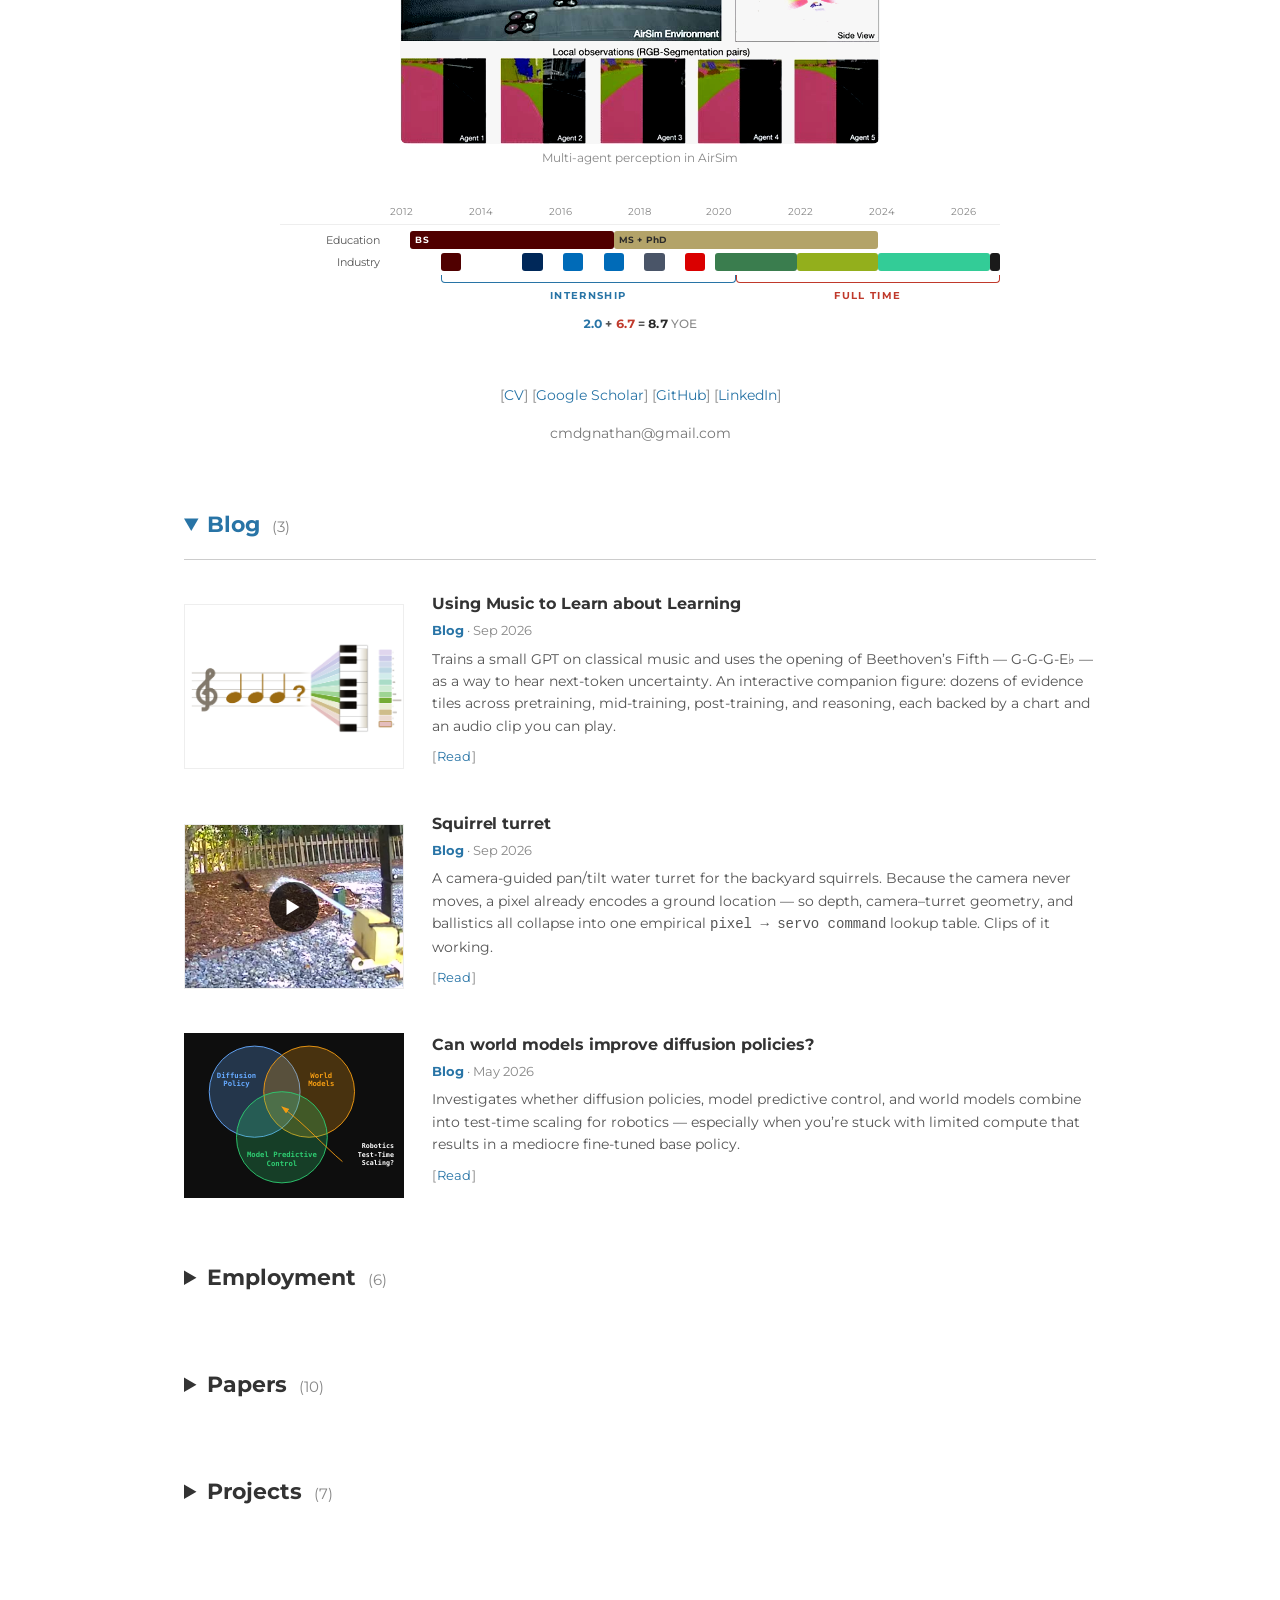
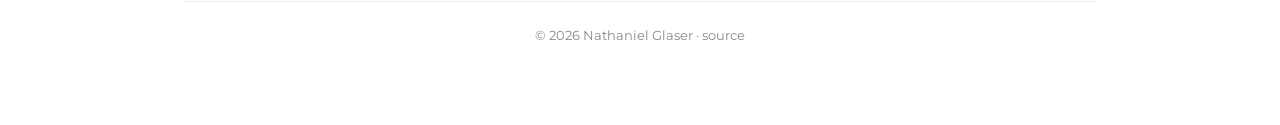
==== commit 3ec1261b: "home: split the Zoox sentence in two '…tech lead for efforts in collision avoidance, especially arou" ====
--- a/index.html
+++ b/index.html
@@ -22,7 +22,7 @@
         <p>I currently work for <a href="https://www.figure.ai/">Figure AI</a> as a Senior AI Engineer on the Helix team. My background spans foundation model training, ML, computer vision, large-scale data, and agentic workflows.</p>
 
         <h3>Background: Large-Scale Robotics</h3>
-        <p>Previously, I worked at <a href="https://zoox.com/">Zoox</a>, where I was a tech lead for efforts in collision avoidance, especially around evaluating and improving our low-latency, high-recall driving policy around critical and rare events.</p>
+        <p>Previously, I worked at <a href="https://zoox.com/">Zoox</a>, where I was a tech lead for efforts in collision avoidance. I worked to evaluate and improve our low-latency, high-recall driving policy around critical and rare events.</p>
         <figure class="bio-video">
           <div class="bio-video-box">
             <video playsinline preload="none"
